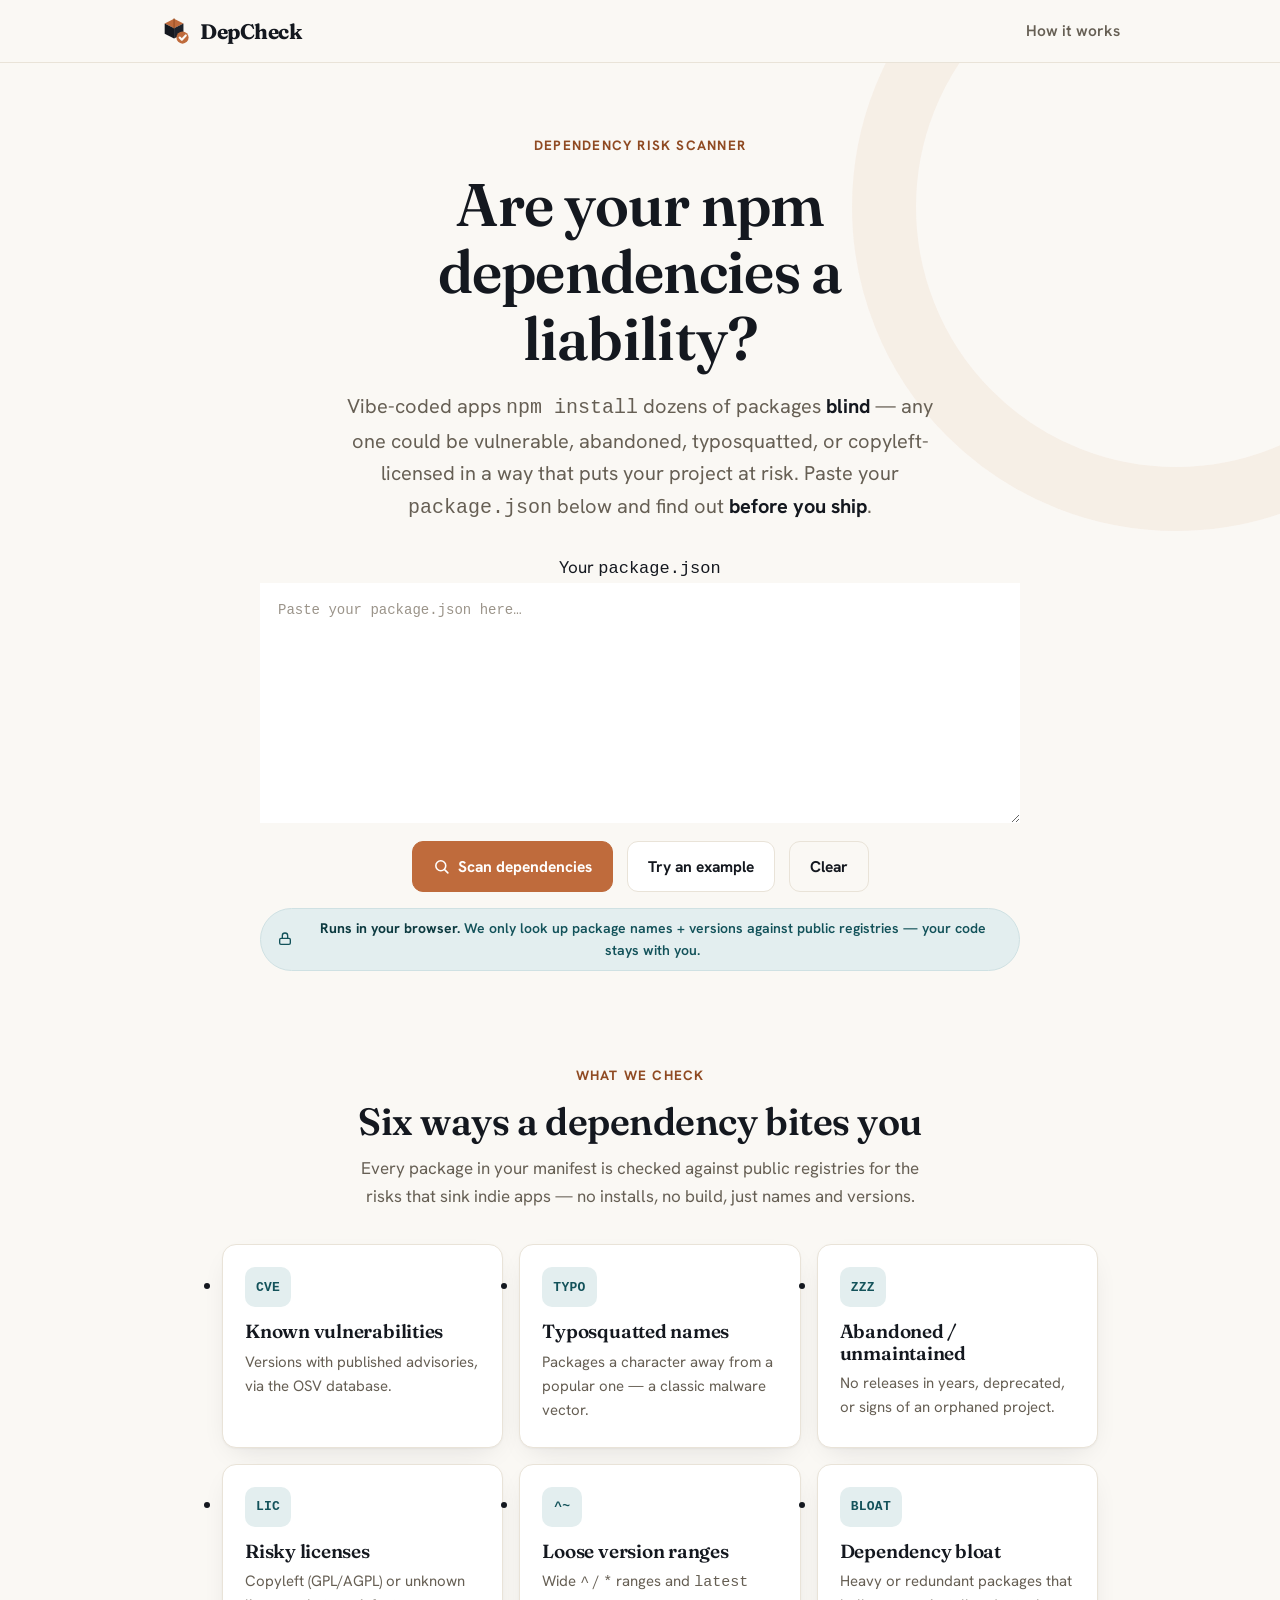
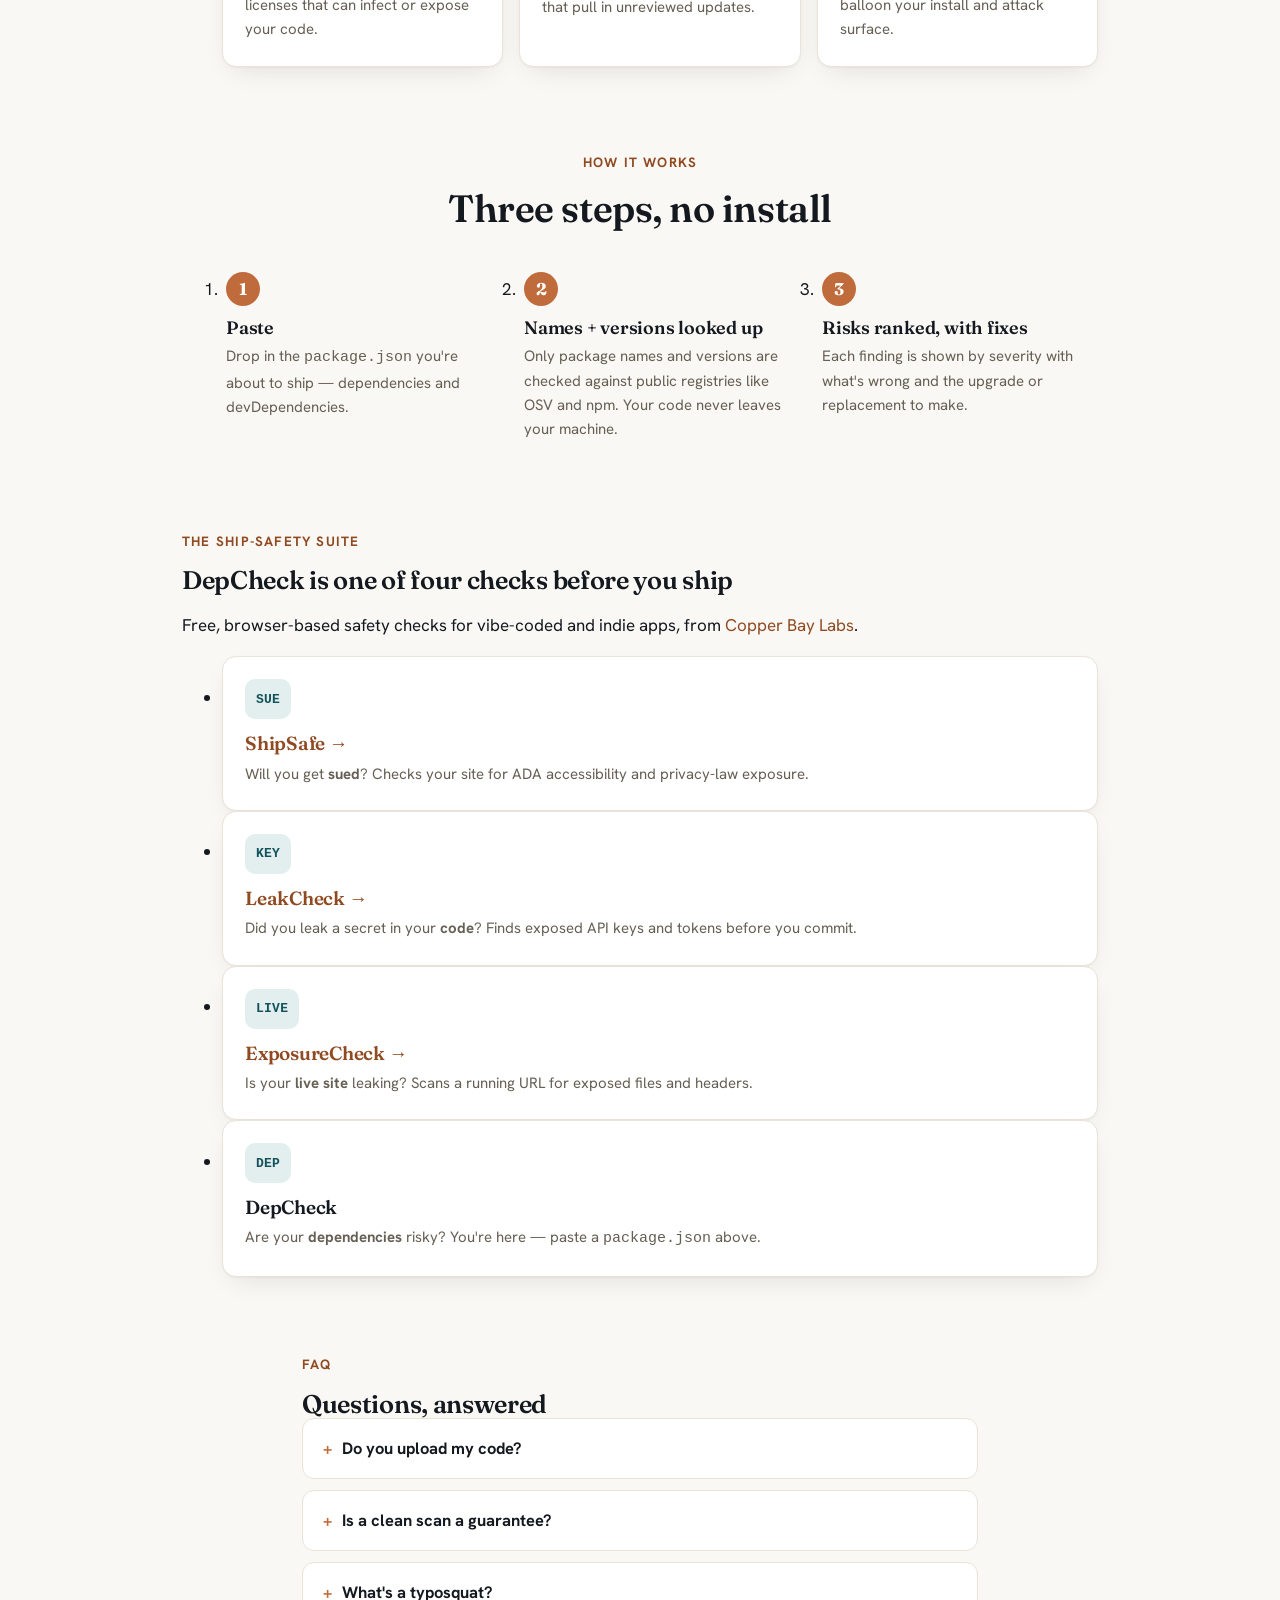
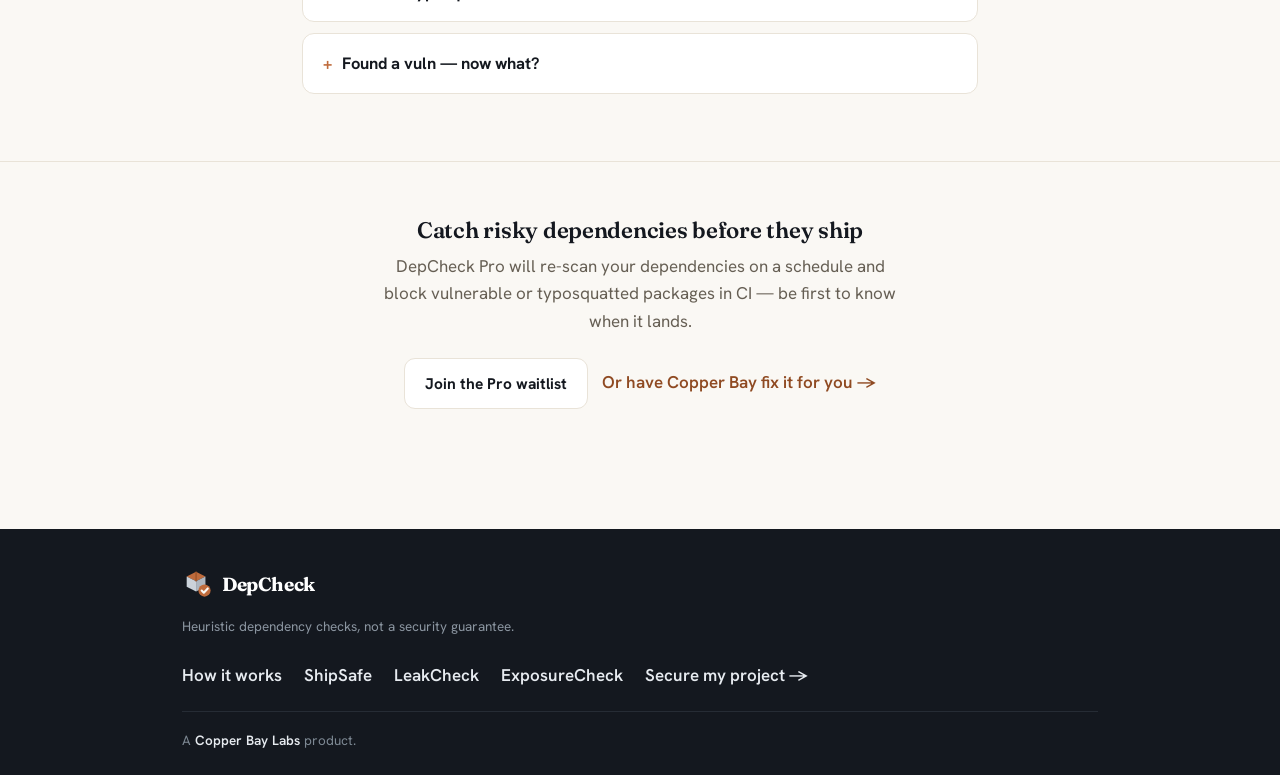
==== index.html @ fb6fa4e1 "Point canonical URLs, sitemap, and cross-links to labs.copperbaytech.com Co-Authored-By: Claude Opus" ====
<!doctype html>
<html lang="en">
<head>
<meta charset="utf-8">
<meta name="viewport" content="width=device-width, initial-scale=1">
<title>DepCheck — find risky npm dependencies before you ship</title>
<meta name="description" content="Paste your package.json and instantly see which npm dependencies are vulnerable, abandoned, typosquatted, or copyleft-licensed, flagged by severity. Your code stays in your browser. Free, no signup.">
<link rel="canonical" href="https://labs.copperbaytech.com/depcheck/">
<meta property="og:type" content="website">
<meta property="og:site_name" content="DepCheck">
<meta property="og:title" content="DepCheck — find risky npm dependencies">
<meta property="og:description" content="Paste package.json and see vulnerable, abandoned, typosquatted, or risky-license dependencies flagged by severity. Only names + versions are looked up — your code stays with you.">
<meta property="og:url" content="https://labs.copperbaytech.com/depcheck/">
<meta property="og:image" content="https://labs.copperbaytech.com/depcheck/og-image.png">
<meta property="og:image:width" content="1200">
<meta property="og:image:height" content="630">
<meta name="twitter:card" content="summary_large_image">
<meta name="theme-color" content="#faf8f4">
<link rel="icon" href="favicon.svg" type="image/svg+xml">
<link rel="apple-touch-icon" href="apple-touch-icon.png">
<link rel="preconnect" href="https://fonts.googleapis.com">
<link rel="preconnect" href="https://fonts.gstatic.com" crossorigin>
<link href="https://fonts.googleapis.com/css2?family=Fraunces:opsz,wght@9..144,500;9..144,600;9..144,700&family=Hanken+Grotesk:wght@400;500;600;700&display=swap" rel="stylesheet">
<script type="application/ld+json">
{"@context":"https://schema.org","@type":"WebApplication","name":"DepCheck","applicationCategory":"DeveloperApplication","operatingSystem":"Web","offers":{"@type":"Offer","price":"0","priceCurrency":"USD"},"description":"Free dependency risk scanner that flags vulnerable, abandoned, typosquatted, and risky-license npm packages from your package.json. Only package names and versions are looked up against public registries.","publisher":{"@type":"Organization","name":"Copper Bay Labs","url":"https://copperbaytech.com"}}
</script>
<link rel="stylesheet" href="styles.css?v=1">
</head>
<body>
<a class="skip" href="#main">Skip to main content</a>

<header class="masthead" role="banner">
  <div class="wrap hdr-bar">
    <a class="brand" href="./" aria-label="DepCheck — go to homepage">
      <svg class="mark" viewBox="0 0 64 64" aria-hidden="true">
        <path d="M30 6 50 16 30 26 10 16 Z" fill="#bf6b3c"/>
        <path d="M10 16 30 26 30 48 10 38 Z" fill="#14181f"/>
        <path d="M50 16 30 26 30 48 50 38 Z" fill="#1d222b"/>
        <path d="M30 6 30 26" stroke="#8f4a22" stroke-width="2" stroke-linecap="round"/>
        <circle cx="48" cy="46" r="13" fill="#bf6b3c"/>
        <path d="M42 46 46.5 50.5 55 41.5" fill="none" stroke="#faf8f4" stroke-width="4.5" stroke-linecap="round" stroke-linejoin="round"/>
      </svg>
      <span class="wordmark">DepCheck</span>
    </a>
    <nav class="nav" aria-label="Primary navigation">
      <a href="about.html">How it works</a>
    </nav>
  </div>
</header>

<main id="main">

  <section class="hero">
    <div class="wrap">
      <p class="eyebrow">Dependency risk scanner</p>
      <h1>Are your npm dependencies a liability?</h1>
      <p class="lede">Vibe-coded apps <code>npm install</code> dozens of packages <strong>blind</strong> — any one could be vulnerable, abandoned, typosquatted, or copyleft-licensed in a way that puts your project at risk. Paste your <code>package.json</code> below and find out <strong>before you ship</strong>.</p>

      <form id="scan-form" class="scanner" novalidate>
        <label class="code-label" for="manifest">Your <code>package.json</code></label>
        <textarea id="manifest" name="manifest" class="code-input" spellcheck="false" autocomplete="off" autocapitalize="off" autocorrect="off" wrap="off" placeholder="Paste your package.json here&hellip;" aria-describedby="trust-line"></textarea>

        <div class="scan-actions">
          <button type="submit" id="scan-btn" class="btn primary">
            <svg viewBox="0 0 24 24" fill="none" stroke="currentColor" stroke-width="2.2" stroke-linecap="round" stroke-linejoin="round" aria-hidden="true"><circle cx="11" cy="11" r="7"/><path d="m21 21-4.3-4.3"/></svg>
            Scan dependencies
          </button>
          <button type="button" id="example-btn" class="btn">Try an example</button>
          <button type="button" id="clear-btn" class="btn ghost">Clear</button>
        </div>

        <p class="trust-badge" id="trust-line">
          <svg viewBox="0 0 24 24" fill="none" stroke="currentColor" stroke-width="2" stroke-linecap="round" stroke-linejoin="round" aria-hidden="true"><rect x="4" y="11" width="16" height="9" rx="2"/><path d="M8 11V7a4 4 0 0 1 8 0v4"/></svg>
          <span><strong>Runs in your browser.</strong> We only look up package names + versions against public registries — your code stays with you.</span>
        </p>
      </form>
    </div>
  </section>

  <div id="scan-status" class="sr-only" role="status" aria-live="polite"></div>

  <section id="results" class="results" hidden tabindex="-1" aria-label="Scan results">
    <!-- app.js fills this and injects the "Copy report" #copy-btn into the results head -->
  </section>

  <section class="detect">
    <div class="wrap">
      <p class="eyebrow">What we check</p>
      <h2 class="detect-title">Six ways a dependency bites you</h2>
      <p class="detect-sub">Every package in your manifest is checked against public registries for the risks that sink indie apps — no installs, no build, just names and versions.</p>
      <ul class="detect-grid">
        <li class="feature"><span class="feat-icon" aria-hidden="true">CVE</span><div><h3>Known vulnerabilities</h3><p>Versions with published advisories, via the OSV database.</p></div></li>
        <li class="feature"><span class="feat-icon" aria-hidden="true">typo</span><div><h3>Typosquatted names</h3><p>Packages a character away from a popular one — a classic malware vector.</p></div></li>
        <li class="feature"><span class="feat-icon" aria-hidden="true">zzz</span><div><h3>Abandoned / unmaintained</h3><p>No releases in years, deprecated, or signs of an orphaned project.</p></div></li>
        <li class="feature"><span class="feat-icon" aria-hidden="true">lic</span><div><h3>Risky licenses</h3><p>Copyleft (GPL/AGPL) or unknown licenses that can infect or expose your code.</p></div></li>
        <li class="feature"><span class="feat-icon" aria-hidden="true">^~</span><div><h3>Loose version ranges</h3><p>Wide <code>^</code> / <code>*</code> ranges and <code>latest</code> that pull in unreviewed updates.</p></div></li>
        <li class="feature"><span class="feat-icon" aria-hidden="true">bloat</span><div><h3>Dependency bloat</h3><p>Heavy or redundant packages that balloon your install and attack surface.</p></div></li>
      </ul>
    </div>
  </section>

  <section class="steps">
    <div class="wrap">
      <p class="eyebrow">How it works</p>
      <h2 class="steps-title">Three steps, no install</h2>
      <ol class="step-grid">
        <li class="step">
          <span class="step-num" aria-hidden="true">1</span>
          <h3>Paste</h3>
          <p>Drop in the <code>package.json</code> you're about to ship — dependencies and devDependencies.</p>
        </li>
        <li class="step">
          <span class="step-num" aria-hidden="true">2</span>
          <h3>Names + versions looked up</h3>
          <p>Only package names and versions are checked against public registries like OSV and npm. Your code never leaves your machine.</p>
        </li>
        <li class="step">
          <span class="step-num" aria-hidden="true">3</span>
          <h3>Risks ranked, with fixes</h3>
          <p>Each finding is shown by severity with what's wrong and the upgrade or replacement to make.</p>
        </li>
      </ol>
    </div>
  </section>

  <section class="suite">
    <div class="wrap">
      <p class="eyebrow">The ship-safety suite</p>
      <h2 class="suite-title">DepCheck is one of four checks before you ship</h2>
      <p class="suite-sub">Free, browser-based safety checks for vibe-coded and indie apps, from <a href="https://copperbaytech.com" target="_blank" rel="noopener noreferrer">Copper Bay Labs</a>.</p>
      <ul class="suite-grid">
        <li class="feature">
          <span class="feat-icon" aria-hidden="true">sue</span>
          <div>
            <h3><a href="https://labs.copperbaytech.com/shipsafe/" target="_blank" rel="noopener noreferrer">ShipSafe &rarr;</a></h3>
            <p>Will you get <strong>sued</strong>? Checks your site for ADA accessibility and privacy-law exposure.</p>
          </div>
        </li>
        <li class="feature">
          <span class="feat-icon" aria-hidden="true">key</span>
          <div>
            <h3><a href="https://labs.copperbaytech.com/leakcheck/" target="_blank" rel="noopener noreferrer">LeakCheck &rarr;</a></h3>
            <p>Did you leak a secret in your <strong>code</strong>? Finds exposed API keys and tokens before you commit.</p>
          </div>
        </li>
        <li class="feature">
          <span class="feat-icon" aria-hidden="true">live</span>
          <div>
            <h3><a href="https://labs.copperbaytech.com/exposurecheck/" target="_blank" rel="noopener noreferrer">ExposureCheck &rarr;</a></h3>
            <p>Is your <strong>live site</strong> leaking? Scans a running URL for exposed files and headers.</p>
          </div>
        </li>
        <li class="feature">
          <span class="feat-icon" aria-hidden="true">dep</span>
          <div>
            <h3>DepCheck</h3>
            <p>Are your <strong>dependencies</strong> risky? You're here — paste a <code>package.json</code> above.</p>
          </div>
        </li>
      </ul>
    </div>
  </section>

  <section class="faq">
    <div class="wrap narrow">
      <p class="eyebrow">FAQ</p>
      <h2 class="faq-title">Questions, answered</h2>

      <details>
        <summary>Do you upload my code?</summary>
        <p>No. DepCheck reads your <code>package.json</code> <strong>in your browser</strong> and the source code of your app never leaves this tab. The only thing that goes out is the list of <strong>package names and versions</strong>, which are looked up against public registries (OSV for vulnerabilities, npm for metadata) — exactly the same public data anyone can query. There's no signup and no database of your project.</p>
      </details>

      <details>
        <summary>Is a clean scan a guarantee?</summary>
        <p>No. A clean result means we found no <em>known</em> issues for the versions you pasted — it can't catch a vulnerability that hasn't been disclosed yet, a malicious package that isn't flagged, or risk introduced by your lockfile's transitive dependencies. Treat DepCheck as a fast first line of defense, and pair it with <code>npm audit</code>, a lockfile review, and good update hygiene.</p>
      </details>

      <details>
        <summary>What's a typosquat?</summary>
        <p>A <strong>typosquat</strong> is a malicious package published under a name that's a character or two away from a popular one — <code>cross-env</code> vs <code>crossenv</code>, or <code>lodash</code> vs <code>lodahs</code>. The goal is that a tired developer fat-fingers the install and pulls in code that steals secrets or runs a payload. DepCheck flags dependency names that look suspiciously close to well-known packages so you can double-check before you trust them.</p>
      </details>

      <details>
        <summary>Found a vuln — now what?</summary>
        <p><strong>Upgrade to the fixed version.</strong> Most advisories list a patched release — bump the dependency to it (or run <code>npm audit fix</code>) and re-test. If the package is abandoned, unmaintained, or has no fix available, <strong>replace it</strong> with a maintained alternative, or remove it if you're not really using it. For a transitive dependency you don't control directly, upgrade the parent package or use an <code>overrides</code> entry to force the safe version.</p>
      </details>
    </div>
  </section>

</main>

<section class="upsell" aria-labelledby="upsell-h" style="border-top:1px solid var(--line,#e7e1d8);padding:3.5rem 0;text-align:center">
  <div class="wrap">
    <h2 id="upsell-h" style="margin:0 0 .6rem;font-size:1.4rem">Catch risky dependencies before they ship</h2>
    <p style="max-width:52ch;margin:0 auto 1.4rem;color:var(--muted,#6b6359)">DepCheck Pro will re-scan your dependencies on a schedule and block vulnerable or typosquatted packages in CI — be first to know when it lands.</p>
    <div style="display:flex;gap:.85rem;justify-content:center;flex-wrap:wrap;align-items:center">
      <a class="btn" href="mailto:contact@copperbaytech.com?subject=DepCheck%20Pro%20waitlist&amp;body=I%27d%20use%20scheduled%20dependency%20re-scans%20and%20a%20CI%20gate.%20Notify%20me%20at%20launch.">Join the Pro waitlist</a>
      <a href="https://copperbaytech.com" target="_blank" rel="noopener noreferrer" style="font-weight:600">Or have Copper Bay fix it for you <span aria-hidden="true">&rarr;</span></a>
    </div>
  </div>
</section>

<footer class="footer" role="contentinfo">
  <div class="wrap foot">
    <div>
      <a class="brand small" href="./" aria-label="DepCheck — homepage">
        <svg class="mark" viewBox="0 0 64 64" aria-hidden="true">
          <path d="M30 6 50 16 30 26 10 16 Z" fill="#bf6b3c"/>
          <path d="M10 16 30 26 30 48 10 38 Z" fill="#cbd2da"/>
          <path d="M50 16 30 26 30 48 50 38 Z" fill="#aeb6c0"/>
          <path d="M30 6 30 26" stroke="#8f4a22" stroke-width="2" stroke-linecap="round"/>
          <circle cx="48" cy="46" r="13" fill="#bf6b3c"/>
          <path d="M42 46 46.5 50.5 55 41.5" fill="none" stroke="#faf8f4" stroke-width="4.5" stroke-linecap="round" stroke-linejoin="round"/>
        </svg>
        <span class="wordmark">DepCheck</span>
      </a>
      <p class="fine">Heuristic dependency checks, not a security guarantee.</p>
    </div>
    <nav class="foot-nav" aria-label="Footer navigation">
      <a href="about.html">How it works</a>
      <a href="https://labs.copperbaytech.com/shipsafe/" target="_blank" rel="noopener noreferrer">ShipSafe</a>
      <a href="https://labs.copperbaytech.com/leakcheck/" target="_blank" rel="noopener noreferrer">LeakCheck</a>
      <a href="https://labs.copperbaytech.com/exposurecheck/" target="_blank" rel="noopener noreferrer">ExposureCheck</a>
      <a href="https://copperbaytech.com" target="_blank" rel="noopener noreferrer">Secure my project &rarr;</a>
    </nav>
  </div>
  <div class="wrap">
    <p class="madeby">A <a href="https://copperbaytech.com" target="_blank" rel="noopener noreferrer">Copper Bay Labs</a> product.</p>
  </div>
</footer>

<script src="app.js?v=1"></script>
</body>
</html>
---- styles.css ----
/* ==========================================================================
   DepCheck — A Copper Bay Labs product
   Standalone stylesheet (no @import). Forked from the LeakCheck build for
   cohesion across the Copper Bay Labs security suite. Design system: Copper
   Bay Labs (Fraunces + Hanken Grotesk; copper #bf6b3c primary action,
   bay/teal #13525a accent, paper bg, severity critical/high/medium/low).
   Fonts loaded via Google Fonts <link> in <head>.

   DepCheck scans a dependency manifest (package.json / requirements.txt /
   etc.) and flags vulnerable, abandoned, malicious, or risky packages by
   severity. The results component contract (.summary-bar, .sev-count,
   .finding, .sev-critical/.sev-high/.sev-medium/.sev-low, .sev-badge, .fix,
   .empty-state, .detect-grid) is shared verbatim with LeakCheck so the
   engine output renders identically.
   ========================================================================== */

:root{
  --ink:#14181f; --paper:#faf8f4; --surface:#fff; --line:#e9e3d8; --line-2:#f0ebe2;
  --muted:#665f54; --muted-2:#8a8276;
  --copper:#bf6b3c; --copper-deep:#8f4a22; --copper-tint:#f6ebe2;
  --bay:#13525a; --bay-deep:#0d3a40; --bay-tint:#e3eeef;
  --pass:#2f7d52; --pass-bg:#e8f3ec; --warn:#a9711a; --warn-bg:#f9f0dd; --fail:#bb392b; --fail-bg:#f9e7e4;
  --high:#d2691e; --high-bg:#f7e9dc;
  --shadow:0 1px 2px rgba(20,24,31,.04), 0 10px 30px -12px rgba(20,24,31,.14);
  --shadow-lift:0 2px 6px rgba(20,24,31,.06), 0 16px 40px -16px rgba(20,24,31,.18);
  --r:14px;
  --mono:ui-monospace,"SF Mono",SFMono-Regular,"Cascadia Code","JetBrains Mono",Menlo,Consolas,"Liberation Mono",monospace;
  --transition-fast:.15s ease;
  --transition-med:.22s ease;
}
*{box-sizing:border-box}
html{scroll-behavior:smooth}
@media (prefers-reduced-motion:reduce){html{scroll-behavior:auto} *{animation-duration:.001ms!important;transition-duration:.001ms!important}}
body{margin:0;background:var(--paper);color:var(--ink);font:17px/1.62 "Hanken Grotesk",ui-sans-serif,system-ui,-apple-system,"Segoe UI",Roboto,sans-serif;-webkit-font-smoothing:antialiased;overflow-x:clip}
.wrap{max-width:960px;margin:0 auto;padding:0 22px}
.wrap.narrow{max-width:720px}
h1,h2,h3{font-family:"Fraunces",Georgia,serif;font-weight:600;line-height:1.12;letter-spacing:-.012em;margin:0}
a{color:var(--copper-deep);text-decoration:none}
a:hover{text-decoration:underline;text-underline-offset:3px}
em{font-style:italic;color:var(--copper-deep)}
strong{font-weight:700}
:focus-visible{outline:3px solid var(--bay);outline-offset:2px;border-radius:4px}
.sr-only{position:absolute;width:1px;height:1px;padding:0;margin:-1px;overflow:hidden;clip:rect(0 0 0 0);white-space:nowrap;border:0}
.skip{position:absolute;left:-999px;top:8px;background:var(--ink);color:#fff;padding:10px 16px;border-radius:8px;z-index:50;font-weight:600;letter-spacing:.01em}
.skip:focus{left:12px}

/* masthead */
.masthead{background:var(--paper);border-bottom:1px solid var(--line);position:relative;z-index:30}
.hdr-bar,.masthead .bar{display:flex;align-items:center;justify-content:space-between;gap:14px;min-height:62px;padding:9px 0}
.brand{display:inline-flex;align-items:center;gap:10px;color:var(--ink)}
.brand:hover{text-decoration:none}
.mark{width:30px;height:30px;flex:0 0 auto}
.wordmark{font-family:"Fraunces",serif;font-weight:700;font-size:21px;letter-spacing:-.02em}
.nav{display:flex;gap:24px}
.nav a{color:var(--muted);font-weight:600;font-size:15.5px;transition:color var(--transition-fast)}
.nav a:hover{color:var(--ink);text-decoration:none}

/* hero */
.hero{padding:72px 0 40px;position:relative;overflow:hidden;text-align:center}
.hero::before{content:"";position:absolute;width:520px;height:520px;border:64px solid var(--copper-tint);border-radius:50%;right:-220px;top:-180px;z-index:0;opacity:.7;pointer-events:none}
.hero .wrap{position:relative;z-index:1}
.eyebrow{color:var(--copper-deep);font-weight:700;font-size:13.5px;letter-spacing:.09em;text-transform:uppercase;margin:0 0 14px}
.hero h1{font-size:clamp(34px,6vw,60px);max-width:15ch;margin:0 auto 18px}
.lede{max-width:600px;margin:0 auto 30px;color:var(--muted);font-size:clamp(17px,2.3vw,20px)}
.lede strong{color:var(--ink)}

/* primary button */
.btn{padding:12px 20px;font:inherit;font-size:15.5px;font-weight:700;border-radius:11px;cursor:pointer;border:1.5px solid var(--line);background:var(--surface);color:var(--ink);display:inline-flex;align-items:center;justify-content:center;gap:8px;transition:border-color var(--transition-fast),background var(--transition-fast),box-shadow var(--transition-fast),transform var(--transition-fast);text-decoration:none}
.btn:hover{border-color:var(--bay);text-decoration:none;background:var(--bay-tint)}
.btn:focus-visible{outline:3px solid var(--bay);outline-offset:2px}
.btn:active{transform:translateY(1px)}
.btn.primary{background:var(--copper);color:#fff;border-color:var(--copper)}
.btn.primary:hover{background:var(--copper-deep);border-color:var(--copper-deep);box-shadow:var(--shadow-lift)}
.btn.large{padding:14px 26px;font-size:16.5px;border-radius:12px}
.btn svg{width:17px;height:17px}
.btn[disabled],.btn:disabled{opacity:.55;cursor:not-allowed;transform:none}
.btn.ghost{background:transparent;border-color:var(--line)}
.btn-row{display:flex;gap:12px;flex-wrap:wrap;justify-content:center}

/* ==========================================================================
   DepCheck: manifest input
   A monospace <textarea> for pasting package.json / requirements.txt / etc.
   Mirrors LeakCheck's .scanner/.code-tool shell so the chrome is identical,
   with a DepCheck-specific .manifest-input alias for the textarea.
   ========================================================================== */
.scanner{position:relative;z-index:1;max-width:760px;margin:0 auto}
.code-tool{background:var(--surface);border:1.5px solid var(--line);border-radius:var(--r);box-shadow:var(--shadow);overflow:hidden;transition:border-color var(--transition-fast),box-shadow var(--transition-fast)}
.code-tool:focus-within{border-color:var(--bay);box-shadow:0 0 0 4px rgba(19,82,90,.12),var(--shadow-lift)}

/* toolbar row above the textarea — holds the manifest-type label + chips */
.code-toolbar{display:flex;align-items:center;gap:8px;flex-wrap:wrap;padding:10px 12px;background:var(--paper);border-bottom:1px solid var(--line)}
.code-toolbar .tb-label{font-size:12.5px;font-weight:700;letter-spacing:.07em;text-transform:uppercase;color:var(--muted-2);margin-right:auto}
.tb-btn{appearance:none;font:inherit;font-size:13.5px;font-weight:600;color:var(--muted);background:var(--surface);border:1.5px solid var(--line);border-radius:8px;padding:6px 12px;cursor:pointer;display:inline-flex;align-items:center;gap:6px;transition:border-color var(--transition-fast),color var(--transition-fast),background var(--transition-fast)}
.tb-btn:hover{border-color:var(--bay);color:var(--bay);background:var(--bay-tint)}
.tb-btn:focus-visible{outline:3px solid var(--bay);outline-offset:2px}
.tb-btn svg{width:15px;height:15px}
/* active ecosystem chip (e.g. npm / PyPI auto-detected) */
.tb-btn.is-active{border-color:var(--copper);color:var(--copper-deep);background:var(--copper-tint)}

/* the textarea itself — monospace manifest editor */
.code-input,.manifest-input{display:block;width:100%;min-height:240px;resize:vertical;border:0;outline:none;background:var(--surface);color:var(--ink);
  font-family:var(--mono);font-size:14px;line-height:1.6;letter-spacing:0;padding:16px 18px;tab-size:2}
.code-input::placeholder,.manifest-input::placeholder{color:var(--muted-2);opacity:.85}
.code-input:focus,.manifest-input:focus{outline:none}
/* detected-ecosystem ribbon shown under the toolbar label */
.manifest-meta{display:flex;align-items:center;gap:8px;flex-wrap:wrap;font-size:13px;color:var(--muted);font-family:var(--mono)}
.manifest-meta .eco-chip{display:inline-flex;align-items:center;gap:5px;font-weight:600;color:var(--bay);background:var(--bay-tint);border:1px solid #cfe1e3;border-radius:7px;padding:2px 9px;line-height:1.5}
.manifest-meta .count{color:var(--muted-2);font-variant-numeric:tabular-nums}

/* actions under the input */
.scan-actions{display:flex;align-items:center;gap:14px;flex-wrap:wrap;margin:18px 0 0;justify-content:center}

/* trust badge under the input — DepCheck does network lookups, so the copy
   differs in HTML; the chrome here is identical to LeakCheck. */
.trust-badge{display:inline-flex;align-items:center;gap:9px;margin:16px auto 0;padding:8px 16px;background:var(--bay-tint);border:1px solid #cfe1e3;border-radius:999px;color:var(--bay);font-size:14px;font-weight:600;max-width:max-content}
.trust-badge svg{width:16px;height:16px;flex:0 0 auto;color:var(--bay)}
.trust-badge strong{color:var(--bay-deep)}
.scanner .trust-badge{display:flex}

/* ==========================================================================
   DepCheck: scan progress
   The dependency lookups hit advisory databases over the network, so unlike
   LeakCheck the scan is async. This indicator shows lookup progress.
   ========================================================================== */
.scan-progress{display:flex;flex-direction:column;gap:10px;background:var(--surface);border:1px solid var(--line);border-radius:12px;padding:16px 18px;box-shadow:var(--shadow);margin:0 0 22px}
.scan-progress[hidden]{display:none}
.scan-progress .sp-head{display:flex;align-items:center;gap:10px;flex-wrap:wrap}
.scan-progress .sp-spinner{width:18px;height:18px;flex:0 0 auto;border-radius:50%;border:2.5px solid var(--bay-tint);border-top-color:var(--bay);animation:sp-spin .7s linear infinite}
@keyframes sp-spin{to{transform:rotate(360deg)}}
.scan-progress .sp-label{font-weight:700;font-size:15px;color:var(--ink)}
.scan-progress .sp-detail{margin-left:auto;font-family:var(--mono);font-size:13px;color:var(--muted);font-variant-numeric:tabular-nums;white-space:nowrap}
/* the bar itself */
.scan-progress .sp-track{position:relative;height:8px;border-radius:999px;background:var(--bay-tint);overflow:hidden}
.scan-progress .sp-fill{position:absolute;inset:0 auto 0 0;width:0%;border-radius:999px;background:linear-gradient(90deg,var(--bay),var(--copper));transition:width var(--transition-med)}
/* indeterminate variant — when total package count isn't yet known */
.scan-progress.indeterminate .sp-fill{width:35%;animation:sp-indet 1.1s ease-in-out infinite}
@keyframes sp-indet{0%{left:-35%}100%{left:100%}}
.scan-progress .sp-current{font-family:var(--mono);font-size:12.5px;color:var(--muted-2);word-break:break-all}
.scan-progress .sp-current .pkg{color:var(--bay-deep);font-weight:600}
/* reduced motion: drop the spin/sweep, keep a static cue */
@media (prefers-reduced-motion:reduce){
  .scan-progress .sp-spinner{animation:none;border-top-color:var(--bay)}
  .scan-progress.indeterminate .sp-fill{animation:none;width:100%;opacity:.5}
}

/* ==========================================================================
   DepCheck: results
   Shared component contract with LeakCheck (.results, .summary-bar,
   .sev-count, .finding, .sev-*, .sev-badge, .fix, .empty-state).
   ========================================================================== */
.results{padding:8px 0 8px;scroll-margin-top:20px}
.results[hidden]{display:none}
.results-head{display:flex;align-items:baseline;justify-content:space-between;gap:14px;flex-wrap:wrap;margin:0 0 16px}
.results-head h2{font-size:clamp(24px,3.4vw,32px)}
.results-head .meta{color:var(--muted);font-size:14.5px}

/* summary bar with severity count chips */
.summary-bar{display:flex;align-items:center;gap:10px 14px;flex-wrap:wrap;background:var(--surface);border:1px solid var(--line);border-radius:12px;padding:14px 16px;box-shadow:var(--shadow);margin:0 0 22px}
.summary-bar .summary-title{font-weight:700;margin-right:auto;font-size:15.5px}
.summary-headline{font-family:"Fraunces",serif;font-weight:600;font-size:17px;letter-spacing:-.01em;margin:0;margin-right:auto;color:var(--ink)}
.summary-counts{display:flex;align-items:center;gap:8px;flex-wrap:wrap}

/* grouped findings */
.finding-group{margin:0 0 22px}
.finding-group:last-child{margin-bottom:0}
.group-head{font-family:"Fraunces",serif;font-weight:600;font-size:15px;letter-spacing:.02em;text-transform:uppercase;color:var(--muted);margin:0 0 12px}
.finding-group .finding{margin-bottom:14px}
.finding-group .finding:last-child{margin-bottom:0}
.sev-count{display:inline-flex;align-items:center;gap:8px;font-size:14px;font-weight:700;border-radius:999px;padding:6px 13px;border:1.5px solid transparent;line-height:1}
.sev-count .n{font-variant-numeric:tabular-nums;font-size:15px}
.sev-count .dot{width:9px;height:9px;border-radius:50%;flex:0 0 auto}
.sev-count.crit{background:var(--fail-bg);color:#8f261b;border-color:#eccbc6}
.sev-count.crit .dot{background:var(--fail)}
.sev-count.high{background:var(--high-bg);color:#9a4d12;border-color:#e9cfb6}
.sev-count.high .dot{background:var(--high)}
.sev-count.med{background:var(--warn-bg);color:#855616;border-color:#ecd9b3}
.sev-count.med .dot{background:var(--warn)}
.sev-count.low{background:var(--pass-bg);color:#256142;border-color:#c8e3d2}
.sev-count.low .dot{background:var(--pass)}
.sev-count.zero{background:var(--paper);color:var(--muted-2);border-color:var(--line)}
.sev-count.zero .dot{background:var(--muted-2)}

/* findings list */
.findings{display:flex;flex-direction:column;gap:14px;margin:0;padding:0;list-style:none}

/* a single finding card — thick LEFT border colored by severity */
.finding{background:var(--surface);border:1px solid var(--line);border-left:5px solid var(--muted-2);border-radius:12px;padding:18px 20px;box-shadow:var(--shadow);transition:box-shadow var(--transition-fast),transform var(--transition-fast)}
.finding:hover{box-shadow:var(--shadow-lift)}
.finding.sev-critical{border-left-color:var(--fail)}
.finding.sev-high{border-left-color:var(--high)}
.finding.sev-medium{border-left-color:var(--warn)}
.finding.sev-low{border-left-color:var(--muted)}

.finding-head{display:flex;align-items:center;gap:12px;flex-wrap:wrap;margin:0 0 8px}
.finding-title{font-family:"Fraunces",serif;font-weight:600;font-size:19px;letter-spacing:-.01em;margin:0;color:var(--ink)}
.finding-desc{color:var(--muted);font-size:15px;margin:0 0 14px;max-width:70ch}
.finding-desc:last-child{margin-bottom:0}

/* severity badge pill */
.sev-badge{display:inline-flex;align-items:center;gap:6px;font-size:11.5px;font-weight:800;letter-spacing:.06em;text-transform:uppercase;border-radius:999px;padding:4px 11px;line-height:1;border:1.5px solid transparent;white-space:nowrap}
.sev-badge .dot{width:7px;height:7px;border-radius:50%}
.finding.sev-critical .sev-badge,.sev-badge.sev-critical{background:var(--fail-bg);color:#8f261b;border-color:#eccbc6}
.finding.sev-critical .sev-badge .dot,.sev-badge.sev-critical .dot{background:var(--fail)}
.finding.sev-high .sev-badge,.sev-badge.sev-high{background:var(--high-bg);color:#9a4d12;border-color:#e9cfb6}
.finding.sev-high .sev-badge .dot,.sev-badge.sev-high .dot{background:var(--high)}
.finding.sev-medium .sev-badge,.sev-badge.sev-medium{background:var(--warn-bg);color:#855616;border-color:#ecd9b3}
.finding.sev-medium .sev-badge .dot,.sev-badge.sev-medium .dot{background:var(--warn)}
.finding.sev-low .sev-badge,.sev-badge.sev-low{background:var(--pass-bg);color:#256142;border-color:#c8e3d2}
.finding.sev-low .sev-badge .dot,.sev-badge.sev-low .dot{background:var(--pass)}

/* ==========================================================================
   DepCheck: per-package finding layout
   Each finding concerns a named package@version. The package name is a
   monospace chip; the version sits beside it. Optional advisory id + CVSS.
   ========================================================================== */
.pkg-name{display:inline-flex;align-items:center;font-family:var(--mono);font-size:13.5px;font-weight:700;color:var(--copper-deep);background:var(--copper-tint);border:1px solid #e6d2c2;border-radius:7px;padding:3px 10px;line-height:1.35;white-space:nowrap;word-break:break-all}
.pkg-name::before{content:"\01F4E6";font-family:var(--mono);margin-right:6px;opacity:.7;font-size:12px}
.pkg-name.no-icon::before{content:none}
/* version pill that sits next to the package chip */
.pkg-version{display:inline-flex;align-items:center;gap:5px;font-family:var(--mono);font-size:12.5px;font-weight:600;color:var(--muted);background:var(--paper);border:1px solid var(--line);border-radius:7px;padding:3px 9px;line-height:1.35;white-space:nowrap}
.pkg-version::before{content:"v";color:var(--muted-2);font-weight:700}
.pkg-version.no-prefix::before{content:none}
/* "fixed in" target version, copper-tinted to read as the safe upgrade */
.pkg-version.fixed{color:var(--bay-deep);background:var(--bay-tint);border-color:#cfe1e3}
.pkg-version.fixed::before{content:"\2192 ";color:var(--bay);font-weight:700}
/* advisory / CVE id chip */
.advisory-id{display:inline-flex;align-items:center;font-family:var(--mono);font-size:12px;font-weight:600;color:var(--muted);background:var(--paper);border:1px solid var(--line);border-radius:7px;padding:3px 9px;line-height:1.35;white-space:nowrap}
.advisory-id a{color:inherit}
.advisory-id a:hover{color:var(--bay)}
/* CVSS / score chip — leans on severity color via parent .finding.sev-* */
.cvss-chip{display:inline-flex;align-items:center;gap:5px;font-family:var(--mono);font-size:12px;font-weight:700;border-radius:7px;padding:3px 9px;line-height:1.35;border:1.5px solid transparent;white-space:nowrap;background:var(--paper);color:var(--muted)}
.finding.sev-critical .cvss-chip{background:var(--fail-bg);color:#8f261b;border-color:#eccbc6}
.finding.sev-high .cvss-chip{background:var(--high-bg);color:#9a4d12;border-color:#e9cfb6}
.finding.sev-medium .cvss-chip{background:var(--warn-bg);color:#855616;border-color:#ecd9b3}
.finding.sev-low .cvss-chip{background:var(--pass-bg);color:#256142;border-color:#c8e3d2}
/* meta row beneath the title: package, version, advisory id, line */
.pkg-meta{display:flex;align-items:center;gap:8px;flex-wrap:wrap;margin:0 0 12px}
.pkg-meta:last-child{margin-bottom:0}

/* line-number chip (manifest line where the dependency is declared) */
.line-chip{display:inline-flex;align-items:center;gap:5px;font-family:var(--mono);font-size:12.5px;font-weight:600;color:var(--muted);background:var(--paper);border:1px solid var(--line);border-radius:7px;padding:3px 9px;line-height:1;white-space:nowrap}
.line-chip::before{content:"L";color:var(--muted-2);font-weight:700}
.line-chip.no-prefix::before{content:none}

/* fix block — copper-tinted, like LeakCheck/ShipSafe .check .fix */
.fix{background:var(--copper-tint);border-left:4px solid var(--copper);border-radius:0 10px 10px 0;padding:12px 16px;margin:14px 0 0;color:#5a3a22;font-size:14.5px;line-height:1.55}
.fix .fix-label{display:inline-flex;align-items:center;gap:6px;font-weight:800;font-size:11.5px;letter-spacing:.06em;text-transform:uppercase;color:var(--copper-deep);margin:0 0 5px}
.fix .fix-label svg{width:14px;height:14px}
.fix p{margin:0}
.fix p+p{margin-top:8px}
.fix code,.fix .mono{font-family:var(--mono);font-size:13px;background:rgba(143,74,34,.10);border-radius:5px;padding:1px 6px;color:var(--copper-deep)}
/* upgrade command line inside the fix block */
.fix .fix-cmd{display:block;font-family:var(--mono);font-size:13px;background:#fbf6f2;border:1px solid #e6d2c2;border-radius:8px;padding:9px 12px;margin:8px 0 0;color:#3a2a20;overflow-x:auto;white-space:pre;-webkit-overflow-scrolling:touch}

/* copy button + states */
.copy-button{appearance:none;font:inherit;font-size:12.5px;font-weight:700;color:var(--muted);background:var(--surface);border:1.5px solid var(--line);border-radius:8px;padding:5px 11px;cursor:pointer;display:inline-flex;align-items:center;gap:6px;transition:border-color var(--transition-fast),color var(--transition-fast),background var(--transition-fast)}
.copy-button:hover{border-color:var(--bay);color:var(--bay);background:var(--bay-tint)}
.copy-button:focus-visible{outline:3px solid var(--bay);outline-offset:2px}
.copy-button svg{width:14px;height:14px}
.copy-button.copied{border-color:var(--pass);color:var(--pass);background:var(--pass-bg)}
.copy-button .copied-text{display:none}
.copy-button.copied .copied-text{display:inline}
.copy-button.copied .default-text{display:none}

/* network-status note beneath the results head (which checks ran vs degraded) */
.results-note{color:var(--muted);font-size:14px;line-height:1.5;margin:0 0 16px;max-width:70ch}

/* empty state — centered, friendly, pass-colored */
.empty-state{text-align:center;background:var(--pass-bg);border:1px solid #c8e3d2;border-radius:var(--r);padding:42px 28px;box-shadow:var(--shadow)}
.empty-state .es-icon{width:56px;height:56px;margin:0 auto 16px;color:var(--pass);display:block}
.empty-state h3{font-size:24px;color:#1f5b3c;margin:0 0 8px}
.empty-state p{color:#2f6048;font-size:16px;max-width:46ch;margin:0 auto}
.empty-state .es-sub{color:#4a7a60;font-size:14px;margin-top:14px}

/* ==========================================================================
   DepCheck: "what we check" grid (reuse .feature / .detect-grid)
   ========================================================================== */
section.detect{padding:54px 0 18px;text-align:center}
.detect .section-head{text-align:center;max-width:620px;margin:0 auto 34px}
.detect .section-head h2{font-size:clamp(26px,4vw,38px);margin:0 0 12px}
.detect .section-head p{color:var(--muted)}
.detect-title{font-size:clamp(26px,4vw,38px);margin:0 0 12px}
.detect-sub{color:var(--muted);max-width:560px;margin:0 auto 34px}
.detect-grid{text-align:left}
.detect-grid{display:grid;grid-template-columns:repeat(auto-fit,minmax(240px,1fr));gap:16px}
.feature{background:var(--surface);border:1px solid var(--line);border-radius:var(--r);padding:22px 22px 24px;box-shadow:var(--shadow);transition:box-shadow var(--transition-fast),transform var(--transition-fast),border-color var(--transition-fast)}
.feature:hover{box-shadow:var(--shadow-lift);transform:translateY(-2px);border-color:var(--line-2)}
.feature .feat-icon{min-width:40px;height:40px;padding:0 11px;border-radius:10px;background:var(--bay-tint);color:var(--bay);display:inline-flex;align-items:center;justify-content:center;margin:0 0 14px;font-family:var(--mono);font-size:13px;font-weight:700;letter-spacing:.02em;text-transform:uppercase}
.feature .feat-icon svg{width:21px;height:21px}
.feature h3{font-size:19px;margin:0 0 7px}
.feature p{color:var(--muted);font-size:15px;margin:0}
.feature .feat-tag{display:inline-flex;align-items:center;gap:5px;margin-top:12px;font-family:var(--mono);font-size:12px;font-weight:600;color:var(--muted-2);background:var(--paper);border:1px solid var(--line);border-radius:6px;padding:3px 8px}

/* ==========================================================================
   how-it-works steps
   ========================================================================== */
section.steps{padding:50px 0 18px;text-align:center}
.steps .section-head{text-align:center;max-width:600px;margin:0 auto 34px}
.steps .section-head h2{font-size:clamp(26px,4vw,38px)}
.steps-title{font-size:clamp(26px,4vw,38px);margin:0 auto 34px;max-width:600px}
.step-grid{text-align:left}
.step-grid{display:grid;grid-template-columns:repeat(auto-fit,minmax(220px,1fr));gap:18px}
.step{position:relative;padding:8px 4px 0}
.step .step-num{width:34px;height:34px;border-radius:50%;background:var(--copper);color:#fff;font-family:"Fraunces",serif;font-weight:700;font-size:17px;display:inline-flex;align-items:center;justify-content:center;margin:0 0 12px}
.step h3{font-size:18px;margin:0 0 6px}
.step p{color:var(--muted);font-size:15px;margin:0}

/* ==========================================================================
   DepCheck: the suite cross-link band
   A band of cards cross-linking the Copper Bay Labs security suite —
   ShipSafe, LeakCheck, ExposureCheck — with the current product (DepCheck)
   marked via .is-current. Encourages discovery across the suite.
   ========================================================================== */
section.suite{padding:54px 0 14px}
.suite .section-head{text-align:center;max-width:600px;margin:0 auto 30px}
.suite .section-head h2{font-size:clamp(24px,3.6vw,34px);margin:0 0 10px}
.suite .section-head p{color:var(--muted)}
.suite-band{display:grid;grid-template-columns:repeat(auto-fit,minmax(220px,1fr));gap:16px}
.suite-card{position:relative;display:flex;flex-direction:column;gap:8px;background:var(--surface);border:1px solid var(--line);border-radius:var(--r);padding:20px 20px 22px;box-shadow:var(--shadow);color:var(--ink);transition:box-shadow var(--transition-fast),transform var(--transition-fast),border-color var(--transition-fast)}
a.suite-card:hover{text-decoration:none;box-shadow:var(--shadow-lift);transform:translateY(-2px);border-color:var(--copper)}
.suite-card .sc-head{display:flex;align-items:center;gap:10px}
.suite-card .sc-mark{width:28px;height:28px;flex:0 0 auto}
.suite-card .sc-name{font-family:"Fraunces",serif;font-weight:700;font-size:18px;letter-spacing:-.01em;color:var(--ink)}
.suite-card .sc-desc{color:var(--muted);font-size:14.5px;margin:0}
.suite-card .sc-go{margin-top:auto;padding-top:4px;font-weight:700;font-size:14px;color:var(--copper-deep);display:inline-flex;align-items:center;gap:6px}
a.suite-card:hover .sc-go{color:var(--copper)}
.suite-card .sc-go::after{content:"\2192";transition:transform var(--transition-fast)}
a.suite-card:hover .sc-go::after{transform:translateX(3px)}
/* the current product — non-link, marked, bay-accented */
.suite-card.is-current{border-color:var(--bay);background:var(--bay-tint);cursor:default}
.suite-card.is-current::after{content:"You're here";position:absolute;top:14px;right:14px;font-size:10.5px;font-weight:800;letter-spacing:.06em;text-transform:uppercase;color:var(--bay-deep);background:var(--surface);border:1.5px solid #cfe1e3;border-radius:999px;padding:3px 9px;line-height:1}
.suite-card.is-current .sc-name{color:var(--bay-deep)}
.suite-card.is-current .sc-desc{color:#2c5158}
.suite-card.is-current .sc-go{display:none}

/* content pages */
.doc{padding:46px 0 20px}
.doc h1{font-size:clamp(30px,5vw,44px);margin-bottom:8px}
.doc .lede{text-align:left;margin:0 0 26px}
.doc h2{font-size:24px;margin:34px 0 12px}
.doc p,.doc li{color:#2c2f36;max-width:68ch}
.callout{background:var(--bay-tint);border-left:4px solid var(--bay);border-radius:0 10px 10px 0;padding:14px 18px;margin:18px 0;color:#1c3c40}

/* faq */
.faq{padding:46px 0 56px}
.faq .section-head{text-align:center;max-width:600px;margin:0 auto 28px}
.faq .section-head h2{font-size:clamp(26px,4vw,38px)}
.faq details{background:var(--surface);border:1px solid var(--line);border-radius:12px;padding:16px 20px;margin-bottom:11px}
.faq summary{font-weight:700;cursor:pointer;font-size:16.5px;list-style:none}
.faq summary::-webkit-details-marker{display:none}
.faq summary::before{content:"+";color:var(--copper);font-weight:700;margin-right:10px}
.faq details[open] summary::before{content:"\2013"}
.faq details p{color:var(--muted);margin:12px 0 0}

/* footer */
.footer{background:var(--ink);color:#cbd2da;margin-top:64px;padding:40px 0 30px}
.foot{display:flex;justify-content:space-between;gap:24px;flex-wrap:wrap;align-items:flex-start}
.footer .brand{color:#fff} .footer .wordmark{color:#fff}
.footer .brand.small .wordmark{font-size:19px}
.fine{color:#8b95a0;font-size:13.5px;margin:8px 0 0}
.foot-nav{display:flex;gap:22px;flex-wrap:wrap}
.foot-legal{margin-top:12px}
.footer a{color:#e7ebf0;font-weight:600;transition:color var(--transition-fast)}
.footer a:hover{color:#fff}
.madeby{color:#7d8893;font-size:13.5px;margin:22px 0 0;border-top:1px solid #262c35;padding-top:18px}

/* ==========================================================================
   responsive
   ========================================================================== */
@media (max-width:600px){
  body{font-size:16px}
  .hero{padding:44px 0 28px}
  .hero h1{font-size:clamp(30px,8vw,40px)}
  .nav{gap:15px}
  .scanner,.code-tool{max-width:100%}
  .code-input,.manifest-input{min-height:200px;font-size:13.5px;padding:14px}
  .scan-actions{flex-direction:column;align-items:stretch}
  .scan-actions .btn,.btn-row .btn{width:100%}
  .btn-row{flex-direction:column}
  .code-toolbar{padding:9px 10px}
  .scan-progress{padding:14px 13px}
  .scan-progress .sp-detail{margin-left:0;width:100%}
  .summary-bar{padding:12px 13px}
  .summary-bar .summary-title{width:100%;margin-bottom:4px}
  .finding{padding:16px 16px}
  .pkg-meta{gap:6px}
  .results-head{margin-bottom:12px}
  .empty-state{padding:34px 20px}
  .suite-band{gap:12px}
  .suite-card.is-current::after{position:static;display:inline-block;margin-top:4px}
  .footer{margin-top:48px}
  .foot{flex-direction:column;gap:18px}
}

/* ==========================================================================
   forced colors / high contrast
   ========================================================================== */
@media (forced-colors:active){
  .finding,.feature,.summary-bar,.code-tool,.empty-state,.scan-progress,.suite-card{border:1px solid CanvasText}
  .finding{border-left-width:5px}
  .sev-badge,.sev-count,.line-chip,.trust-badge,.btn,.tb-btn,.copy-button,.pkg-name,.pkg-version,.advisory-id,.cvss-chip{border:1px solid CanvasText}
  .copy-button.copied{forced-color-adjust:none}
  .hero::before{display:none}
  .btn.primary{forced-color-adjust:none}
  .sev-count .dot,.sev-badge .dot{forced-color-adjust:none}
  .scan-progress .sp-fill{forced-color-adjust:none}
  .suite-card.is-current::after{border:1px solid CanvasText}
}
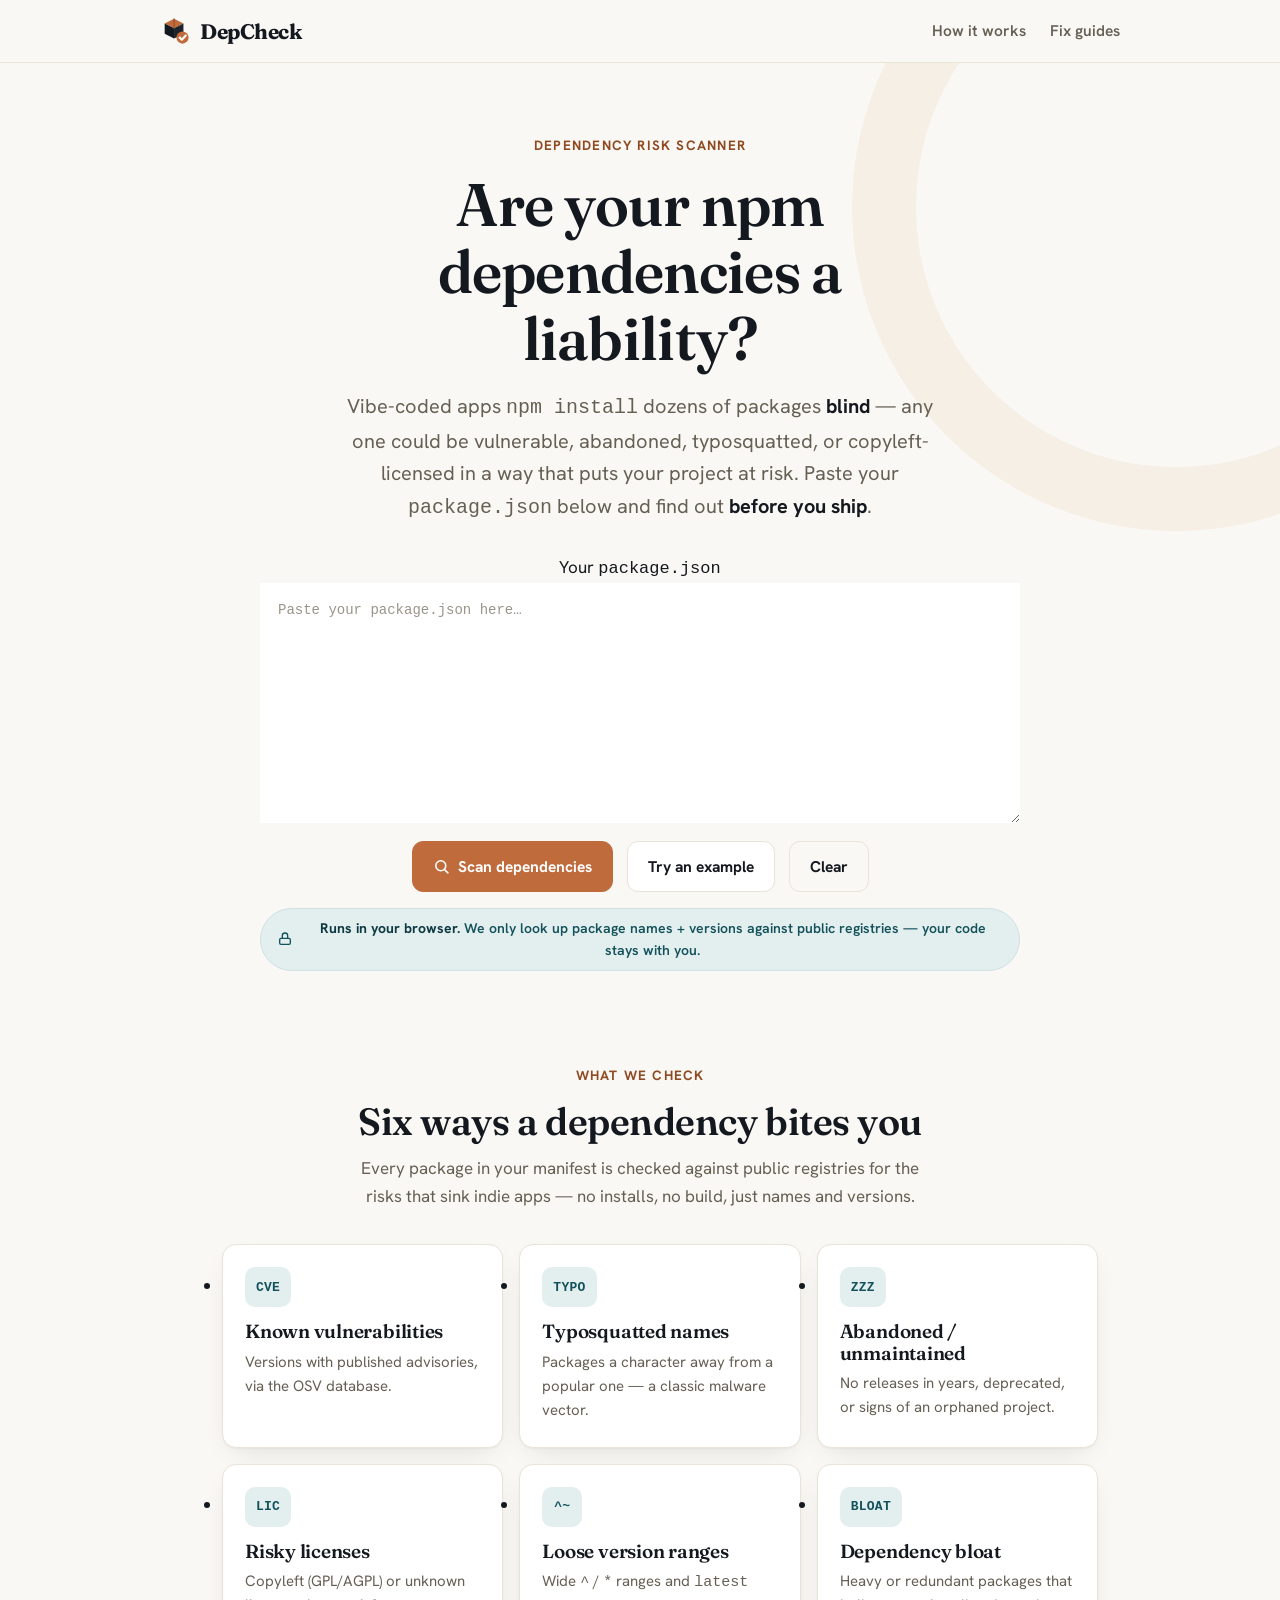
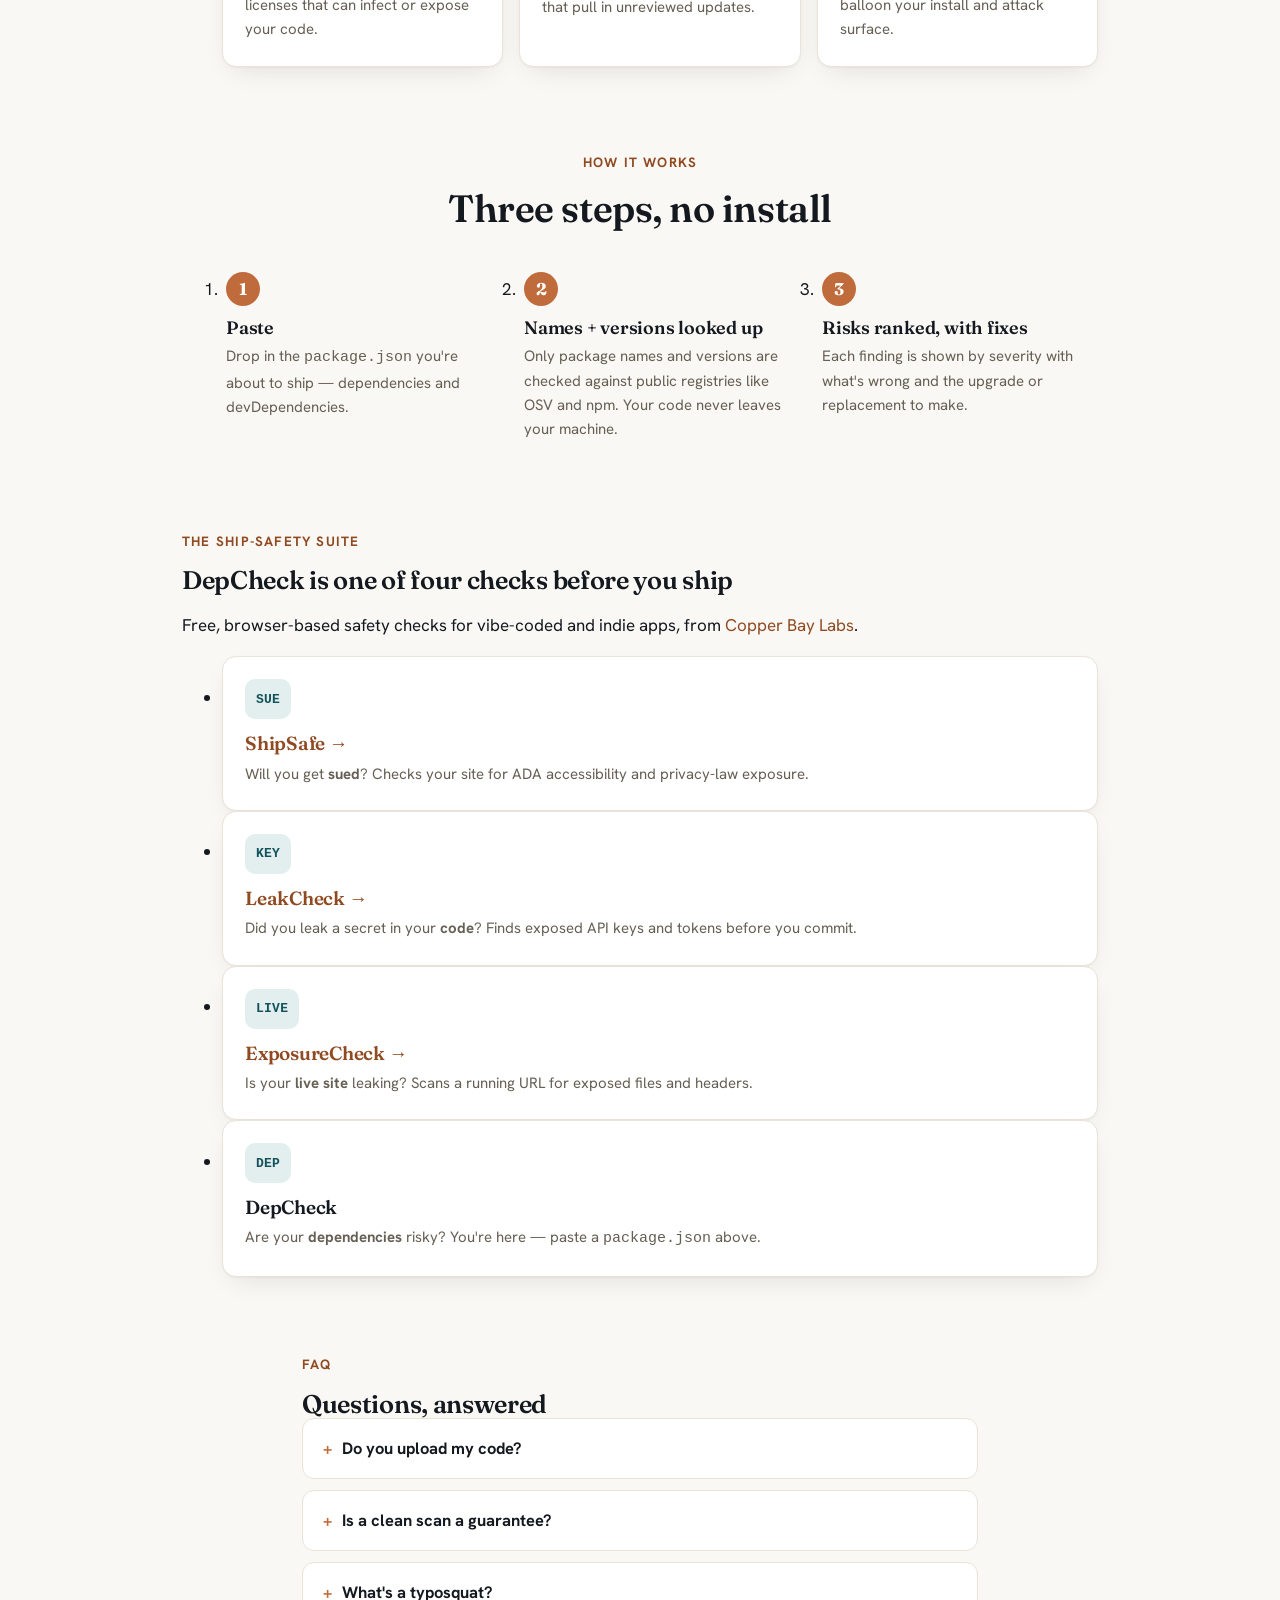
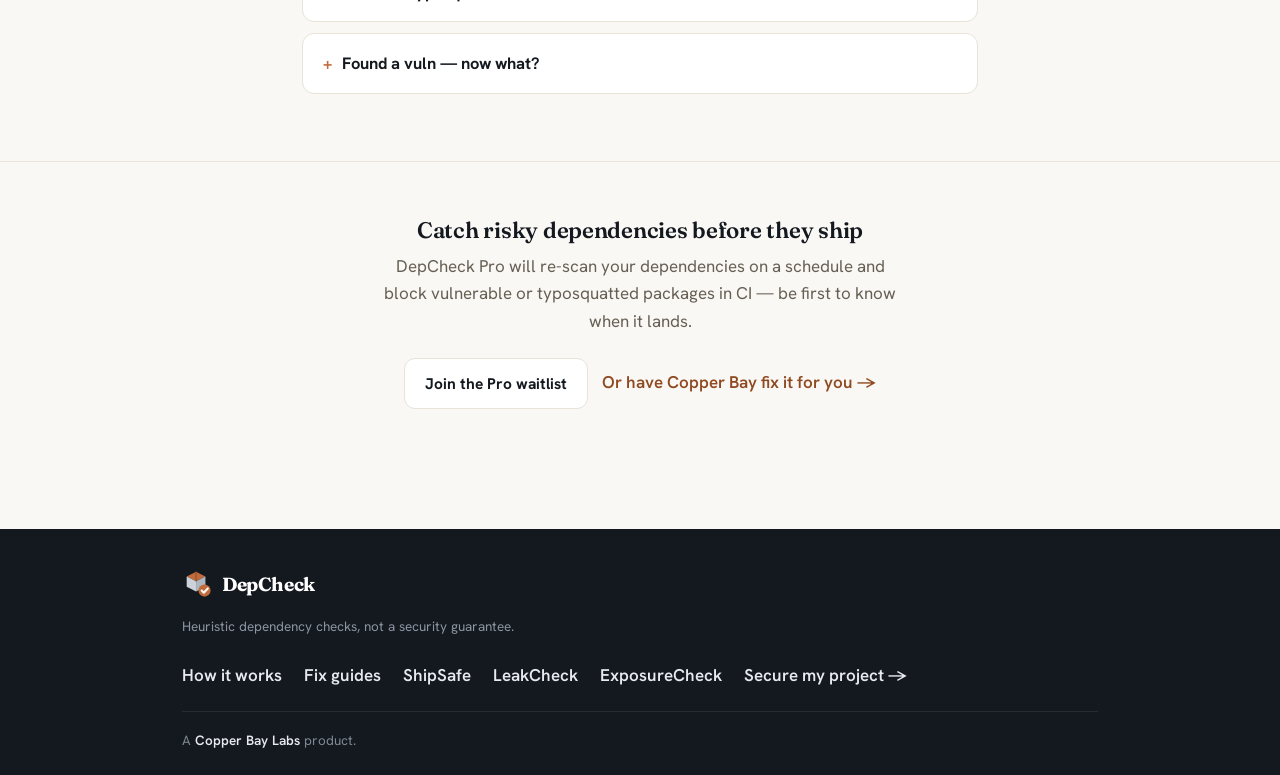
==== commit 0900df72: "seo: add fix-npm-audit-vulnerabilities remediation guide + nav/sitemap updates" ====
--- a/index.html
+++ b/index.html
@@ -44,6 +44,7 @@
     </a>
     <nav class="nav" aria-label="Primary navigation">
       <a href="about.html">How it works</a>
+      <a href="guides/fix-npm-audit-vulnerabilities.html">Fix guides</a>
     </nav>
   </div>
 </header>
@@ -183,7 +184,7 @@
 
       <details>
         <summary>Found a vuln — now what?</summary>
-        <p><strong>Upgrade to the fixed version.</strong> Most advisories list a patched release — bump the dependency to it (or run <code>npm audit fix</code>) and re-test. If the package is abandoned, unmaintained, or has no fix available, <strong>replace it</strong> with a maintained alternative, or remove it if you're not really using it. For a transitive dependency you don't control directly, upgrade the parent package or use an <code>overrides</code> entry to force the safe version.</p>
+        <p><strong>Upgrade to the fixed version.</strong> Most advisories list a patched release — bump the dependency to it (or run <code>npm audit fix</code>) and re-test. If the package is abandoned, unmaintained, or has no fix available, <strong>replace it</strong> with a maintained alternative, or remove it if you're not really using it. For a transitive dependency you don't control directly, upgrade the parent package or use an <code>overrides</code> entry to force the safe version. See our full <a href="guides/fix-npm-audit-vulnerabilities.html">npm audit remediation guide</a> for step-by-step instructions.</p>
       </details>
     </div>
   </section>
@@ -219,6 +220,7 @@
     </div>
     <nav class="foot-nav" aria-label="Footer navigation">
       <a href="about.html">How it works</a>
+      <a href="guides/fix-npm-audit-vulnerabilities.html">Fix guides</a>
       <a href="https://labs.copperbaytech.com/shipsafe/" target="_blank" rel="noopener noreferrer">ShipSafe</a>
       <a href="https://labs.copperbaytech.com/leakcheck/" target="_blank" rel="noopener noreferrer">LeakCheck</a>
       <a href="https://labs.copperbaytech.com/exposurecheck/" target="_blank" rel="noopener noreferrer">ExposureCheck</a>
@@ -232,4 +234,4 @@
 
 <script src="app.js?v=1"></script>
 </body>
-</html>
+</html>
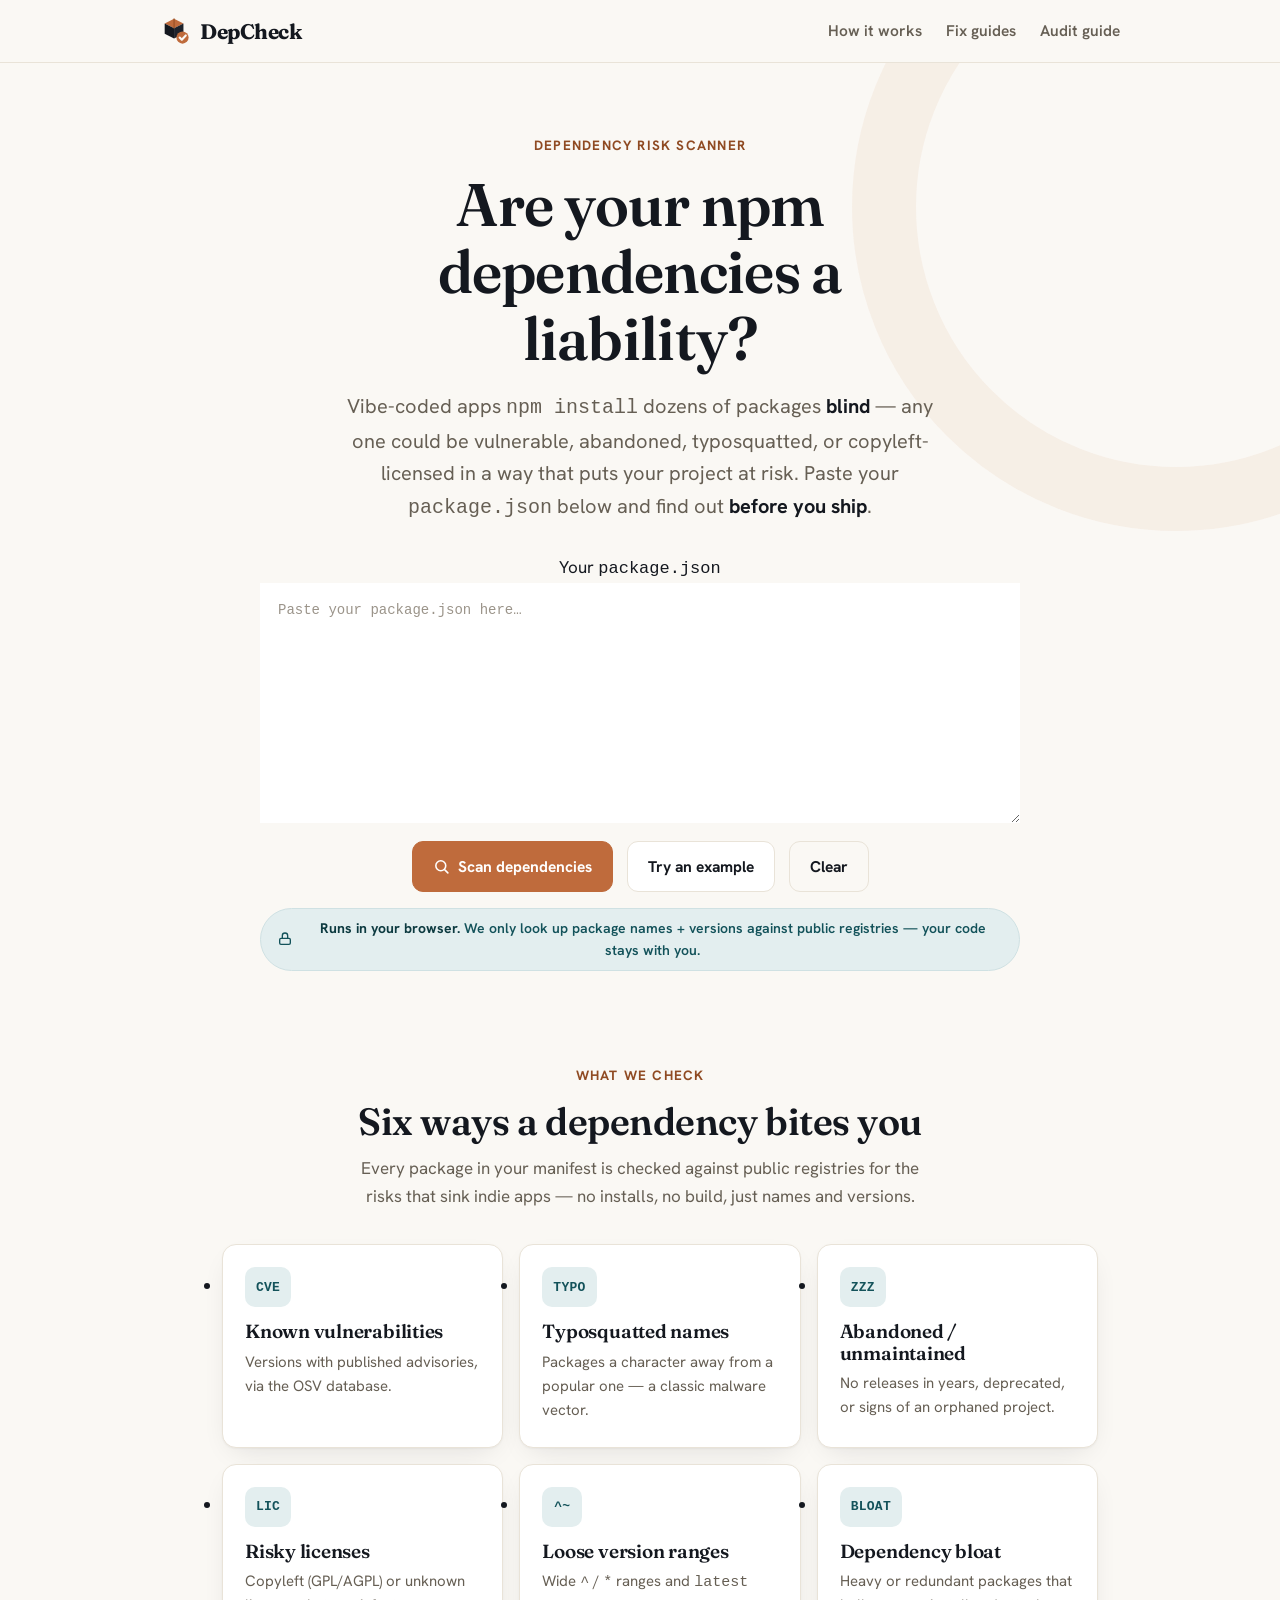
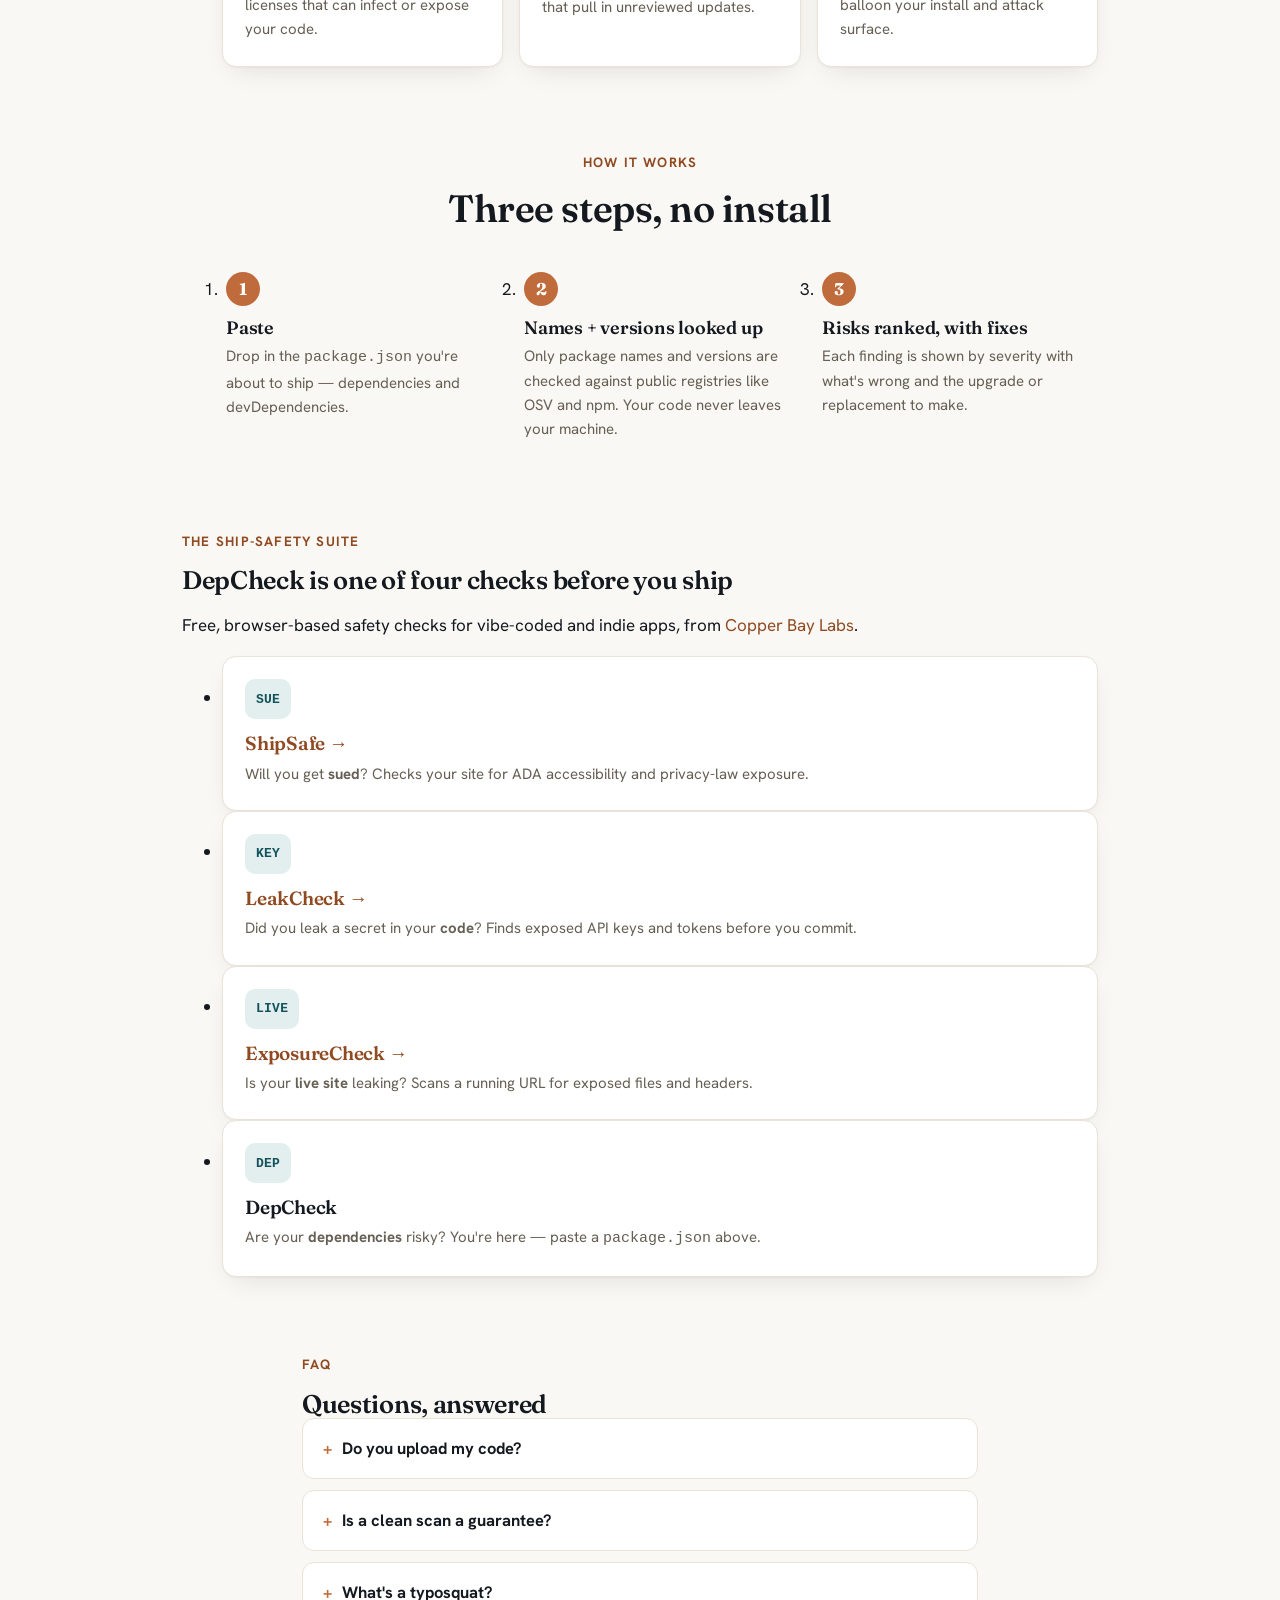
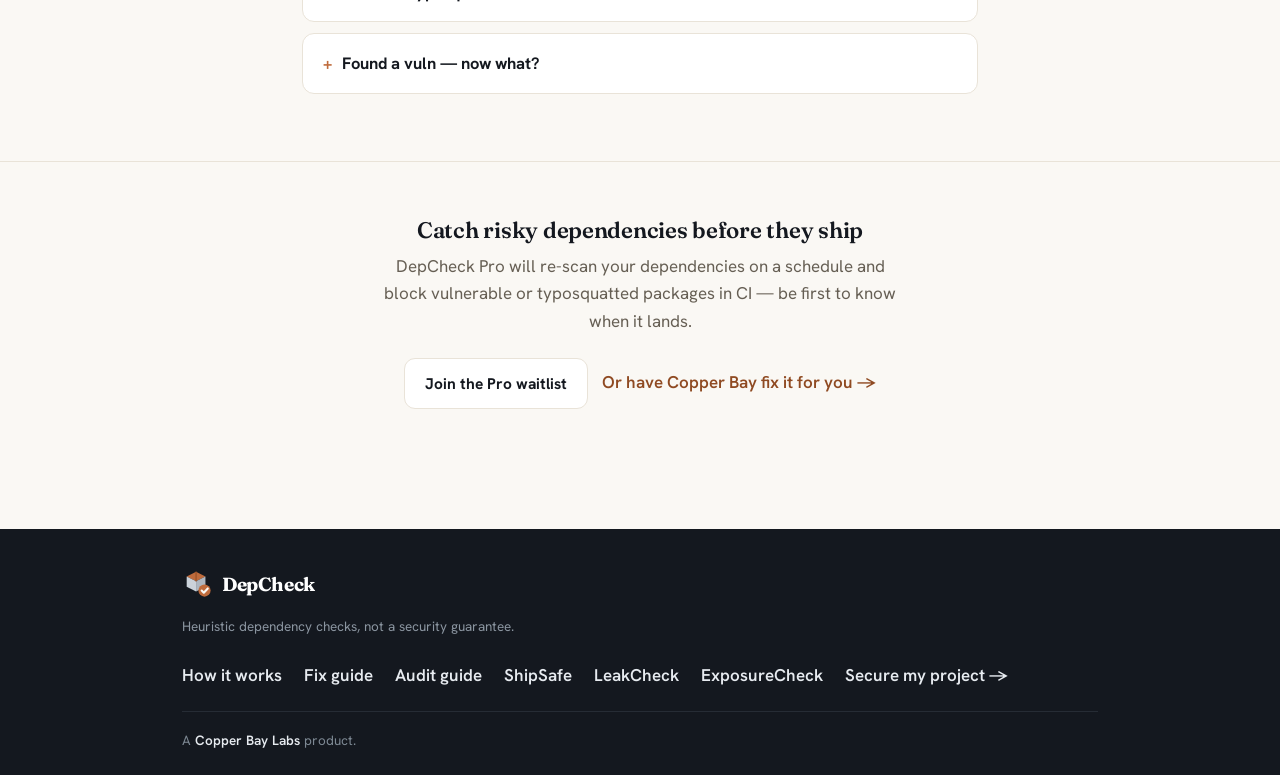
==== commit 7ca01043: "feat(guides): add pre-deploy npm security audit guide Adds guides/audit-npm-packages-security.html t" ====
--- a/index.html
+++ b/index.html
@@ -45,6 +45,7 @@
     <nav class="nav" aria-label="Primary navigation">
       <a href="about.html">How it works</a>
       <a href="guides/fix-npm-audit-vulnerabilities.html">Fix guides</a>
+      <a href="guides/audit-npm-packages-security.html">Audit guide</a>
     </nav>
   </div>
 </header>
@@ -174,7 +175,7 @@
 
       <details>
         <summary>Is a clean scan a guarantee?</summary>
-        <p>No. A clean result means we found no <em>known</em> issues for the versions you pasted — it can't catch a vulnerability that hasn't been disclosed yet, a malicious package that isn't flagged, or risk introduced by your lockfile's transitive dependencies. Treat DepCheck as a fast first line of defense, and pair it with <code>npm audit</code>, a lockfile review, and good update hygiene.</p>
+        <p>No. A clean result means we found no <em>known</em> issues for the versions you pasted — it can't catch a vulnerability that hasn't been disclosed yet, a malicious package that isn't flagged, or risk introduced by your lockfile's transitive dependencies. Treat DepCheck as a fast first line of defense, and pair it with <code>npm audit</code>, a lockfile review, and good update hygiene. See our <a href="guides/audit-npm-packages-security.html">full pre-deploy audit guide</a> for a step-by-step workflow covering CVEs, abandoned packages, license risk, and CI integration.</p>
       </details>
 
       <details>
@@ -220,7 +221,8 @@
     </div>
     <nav class="foot-nav" aria-label="Footer navigation">
       <a href="about.html">How it works</a>
-      <a href="guides/fix-npm-audit-vulnerabilities.html">Fix guides</a>
+      <a href="guides/fix-npm-audit-vulnerabilities.html">Fix guide</a>
+      <a href="guides/audit-npm-packages-security.html">Audit guide</a>
       <a href="https://labs.copperbaytech.com/shipsafe/" target="_blank" rel="noopener noreferrer">ShipSafe</a>
       <a href="https://labs.copperbaytech.com/leakcheck/" target="_blank" rel="noopener noreferrer">LeakCheck</a>
       <a href="https://labs.copperbaytech.com/exposurecheck/" target="_blank" rel="noopener noreferrer">ExposureCheck</a>
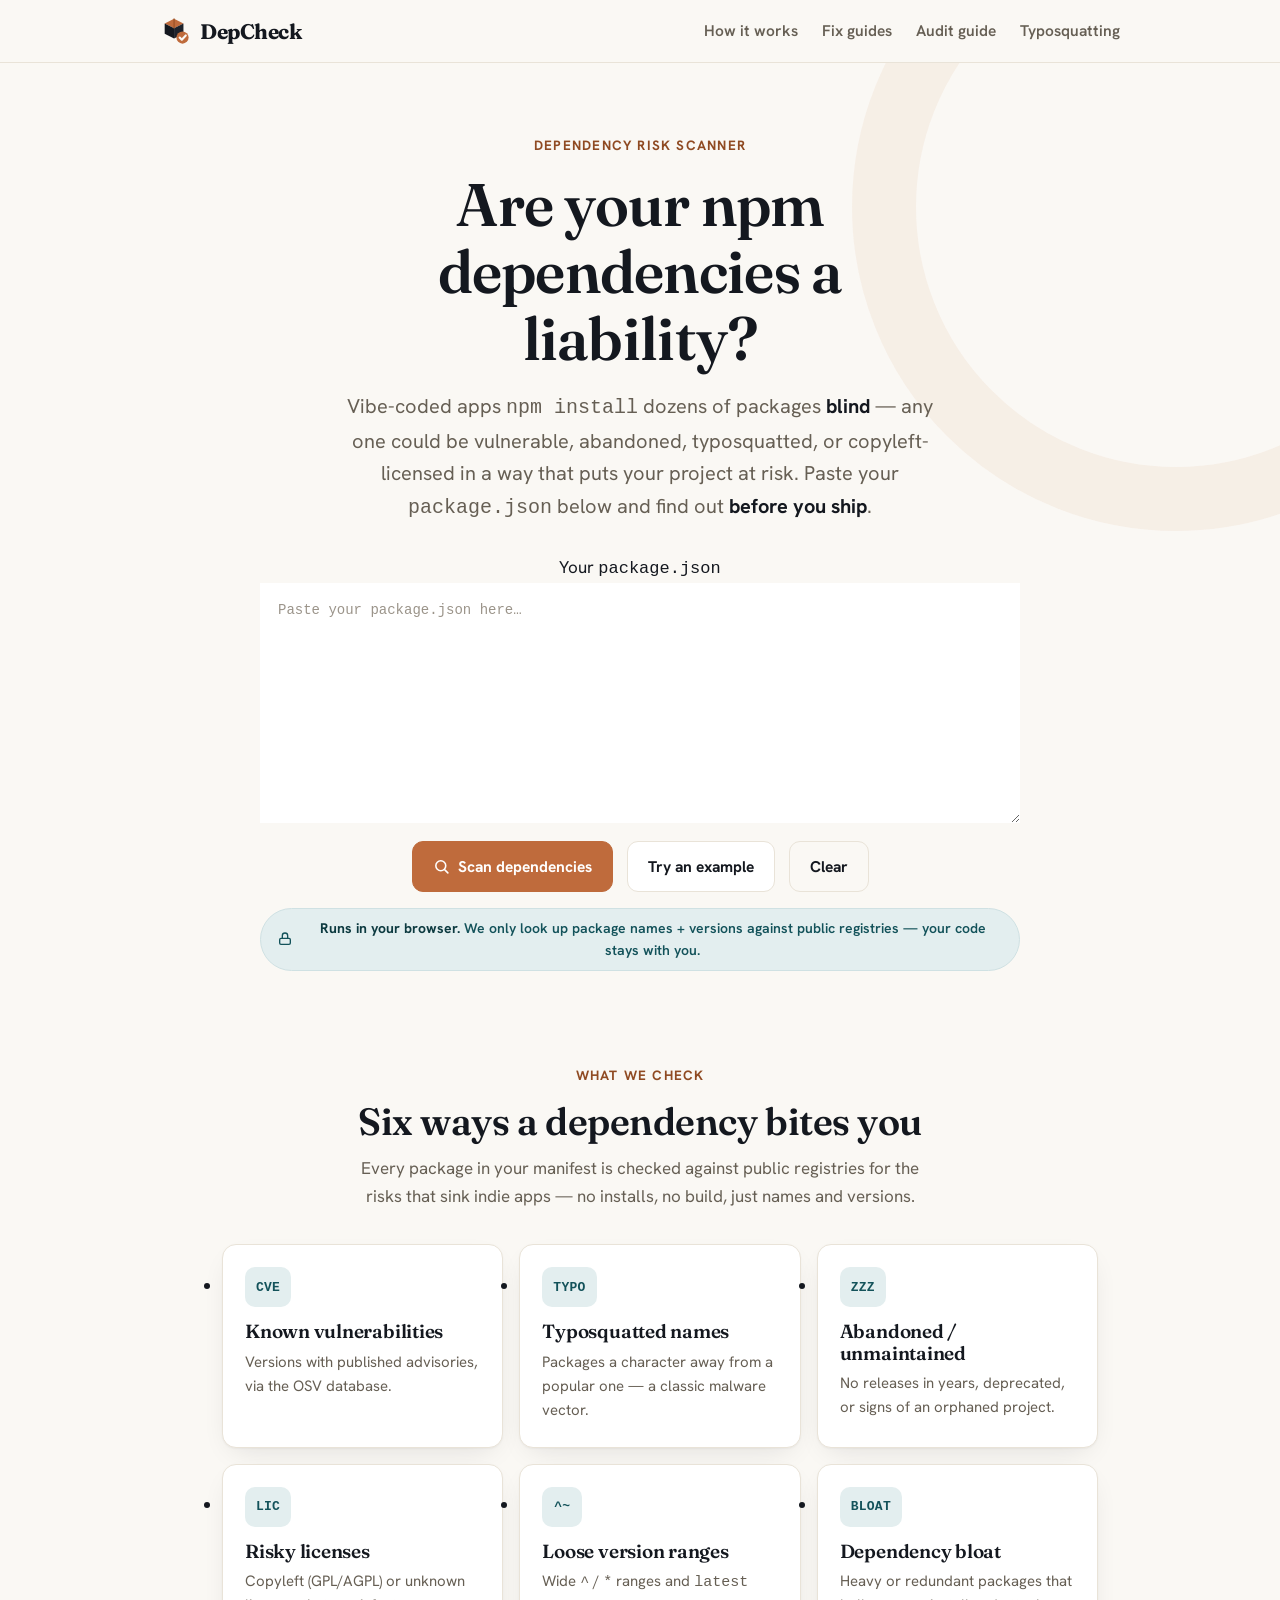
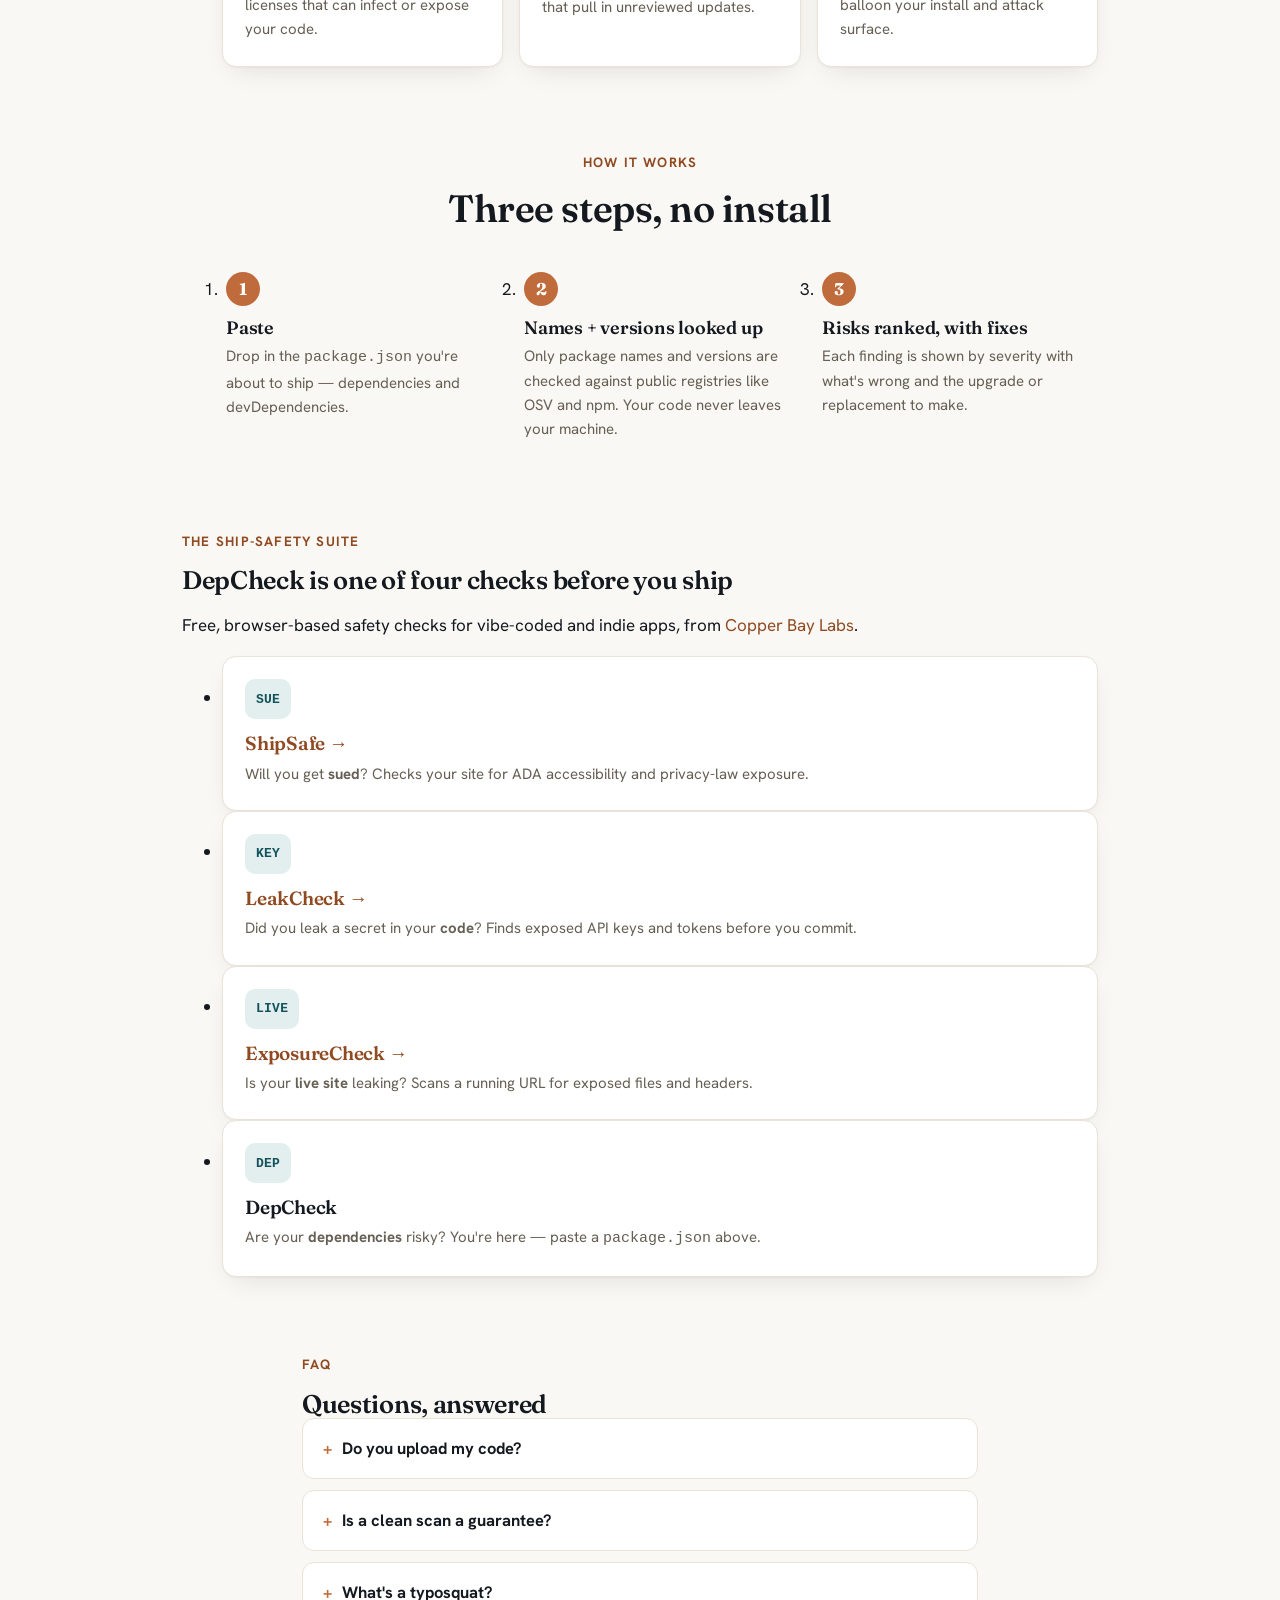
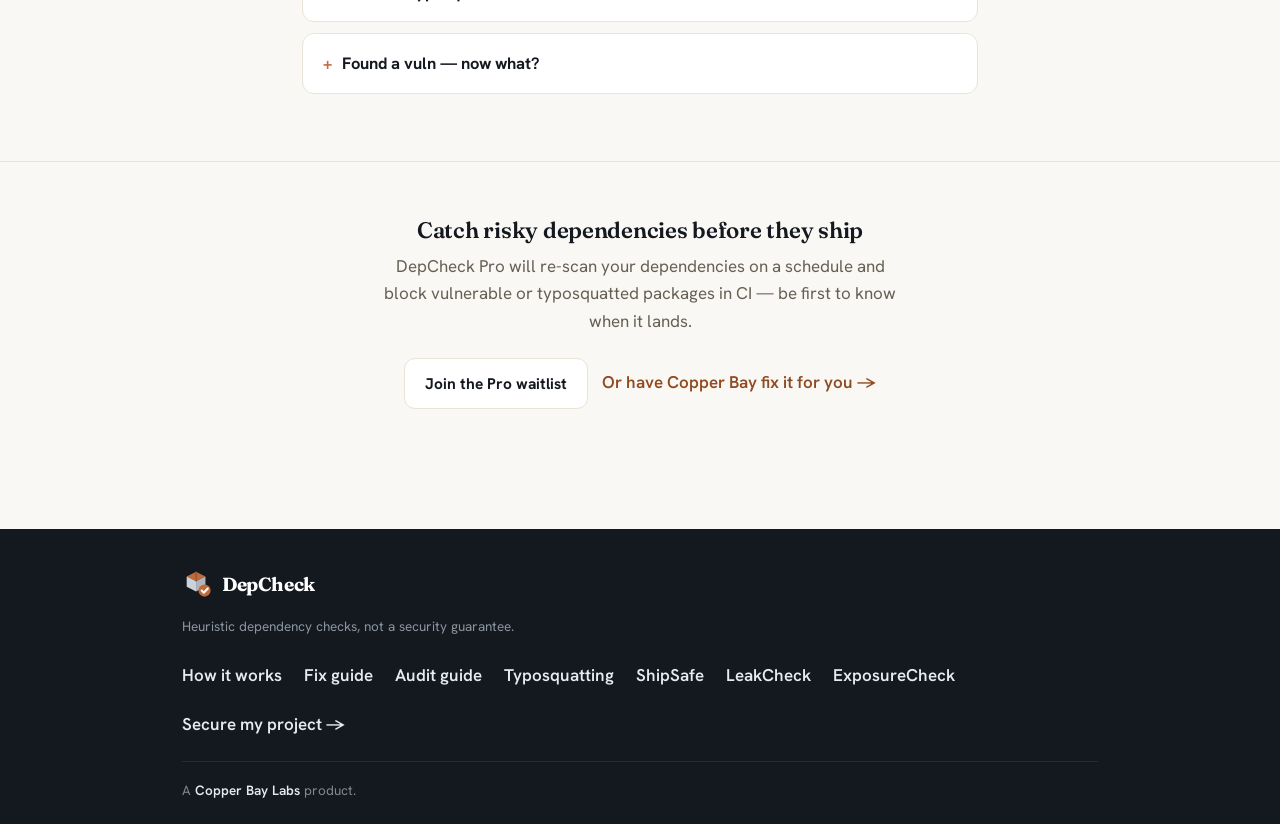
==== commit d90c30fd: "Add npm typosquatting detection guide (third DepCheck guide) New page: guides/npm-typosquatting-how-" ====
--- a/index.html
+++ b/index.html
@@ -46,6 +46,7 @@
       <a href="about.html">How it works</a>
       <a href="guides/fix-npm-audit-vulnerabilities.html">Fix guides</a>
       <a href="guides/audit-npm-packages-security.html">Audit guide</a>
+      <a href="guides/npm-typosquatting-how-to-detect.html">Typosquatting</a>
     </nav>
   </div>
 </header>
@@ -223,6 +224,7 @@
       <a href="about.html">How it works</a>
       <a href="guides/fix-npm-audit-vulnerabilities.html">Fix guide</a>
       <a href="guides/audit-npm-packages-security.html">Audit guide</a>
+      <a href="guides/npm-typosquatting-how-to-detect.html">Typosquatting</a>
       <a href="https://labs.copperbaytech.com/shipsafe/" target="_blank" rel="noopener noreferrer">ShipSafe</a>
       <a href="https://labs.copperbaytech.com/leakcheck/" target="_blank" rel="noopener noreferrer">LeakCheck</a>
       <a href="https://labs.copperbaytech.com/exposurecheck/" target="_blank" rel="noopener noreferrer">ExposureCheck</a>
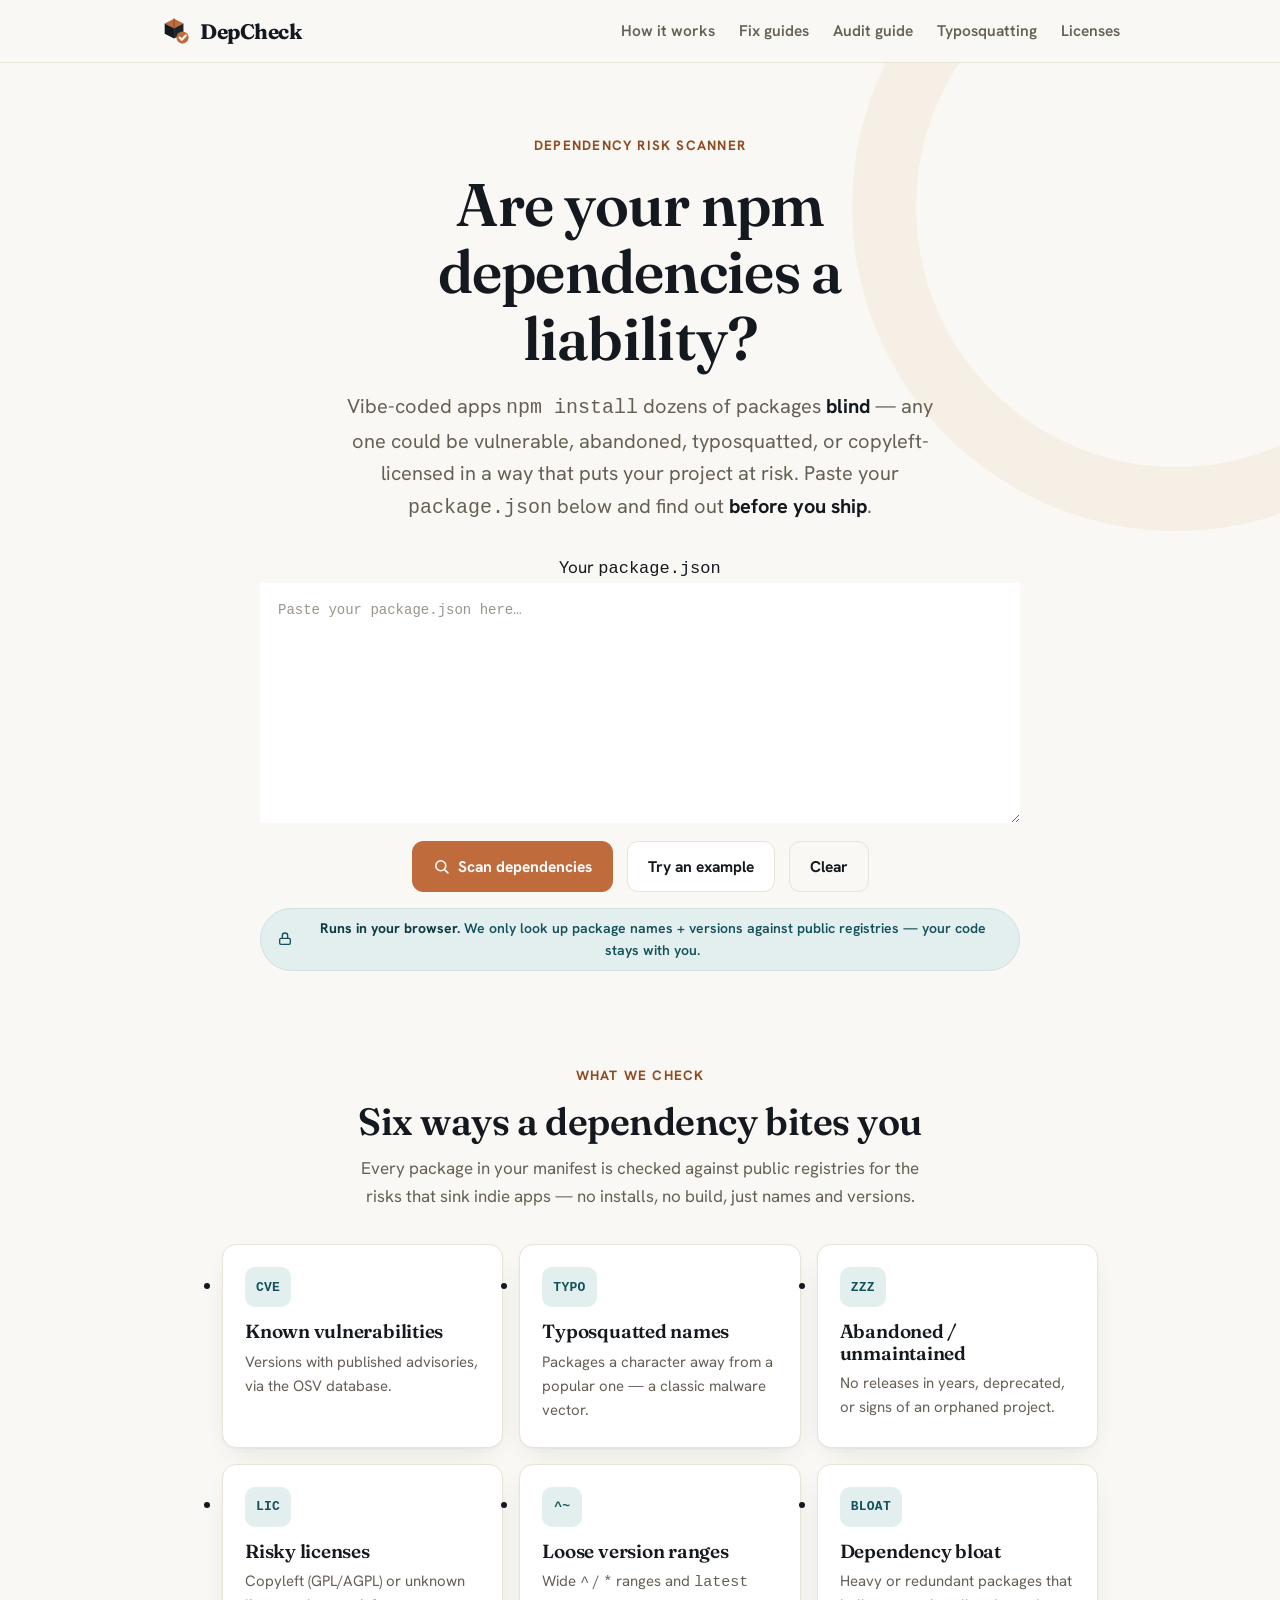
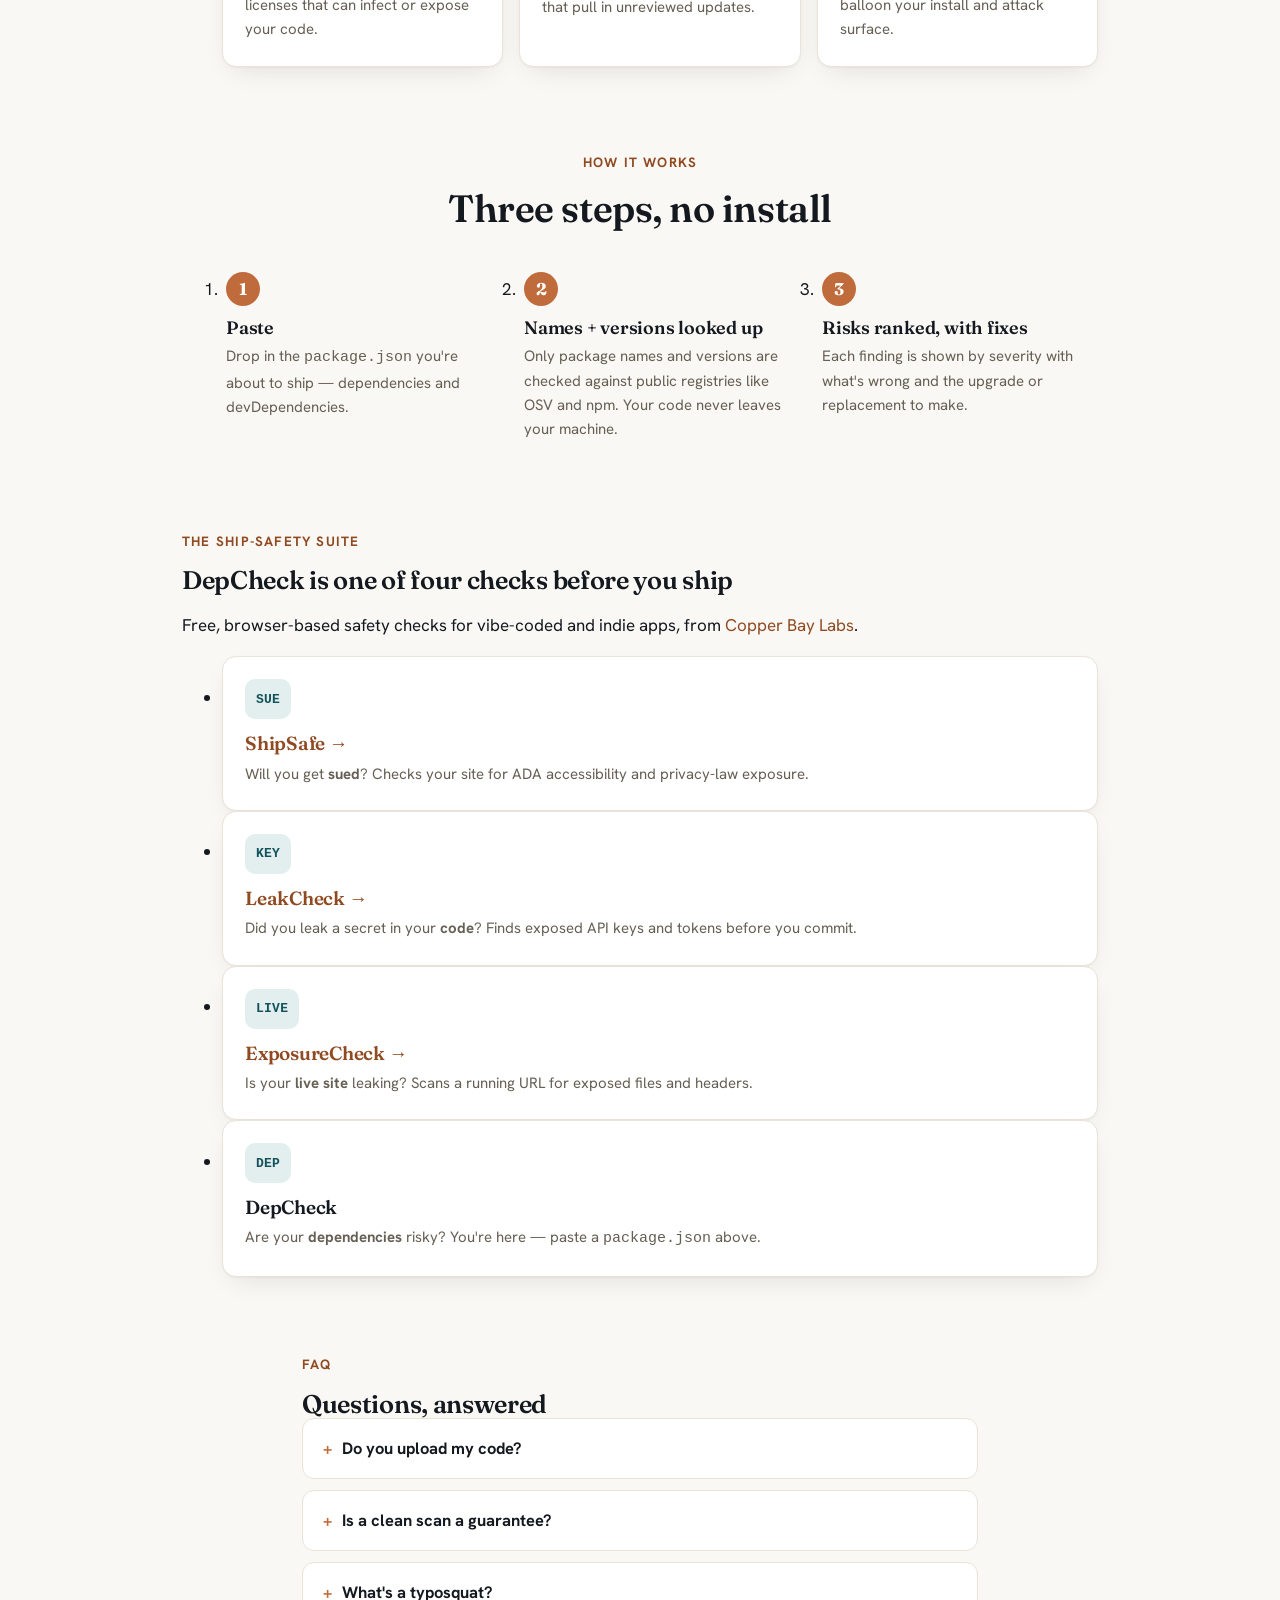
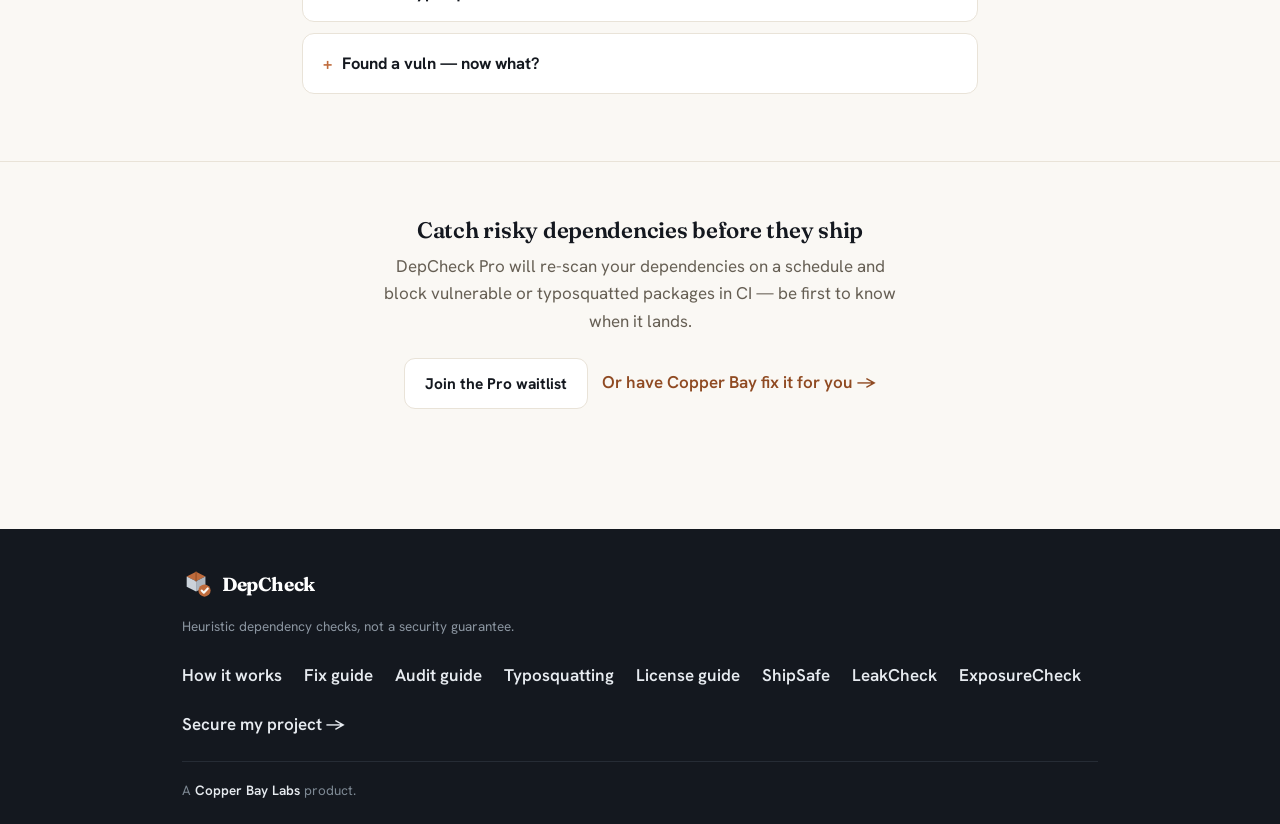
==== commit 53e086cd: "Add npm license compliance guide (fourth DepCheck guide) New page: guides/npm-license-compliance.htm" ====
--- a/index.html
+++ b/index.html
@@ -47,6 +47,7 @@
       <a href="guides/fix-npm-audit-vulnerabilities.html">Fix guides</a>
       <a href="guides/audit-npm-packages-security.html">Audit guide</a>
       <a href="guides/npm-typosquatting-how-to-detect.html">Typosquatting</a>
+      <a href="guides/npm-license-compliance.html">Licenses</a>
     </nav>
   </div>
 </header>
@@ -225,6 +226,7 @@
       <a href="guides/fix-npm-audit-vulnerabilities.html">Fix guide</a>
       <a href="guides/audit-npm-packages-security.html">Audit guide</a>
       <a href="guides/npm-typosquatting-how-to-detect.html">Typosquatting</a>
+      <a href="guides/npm-license-compliance.html">License guide</a>
       <a href="https://labs.copperbaytech.com/shipsafe/" target="_blank" rel="noopener noreferrer">ShipSafe</a>
       <a href="https://labs.copperbaytech.com/leakcheck/" target="_blank" rel="noopener noreferrer">LeakCheck</a>
       <a href="https://labs.copperbaytech.com/exposurecheck/" target="_blank" rel="noopener noreferrer">ExposureCheck</a>
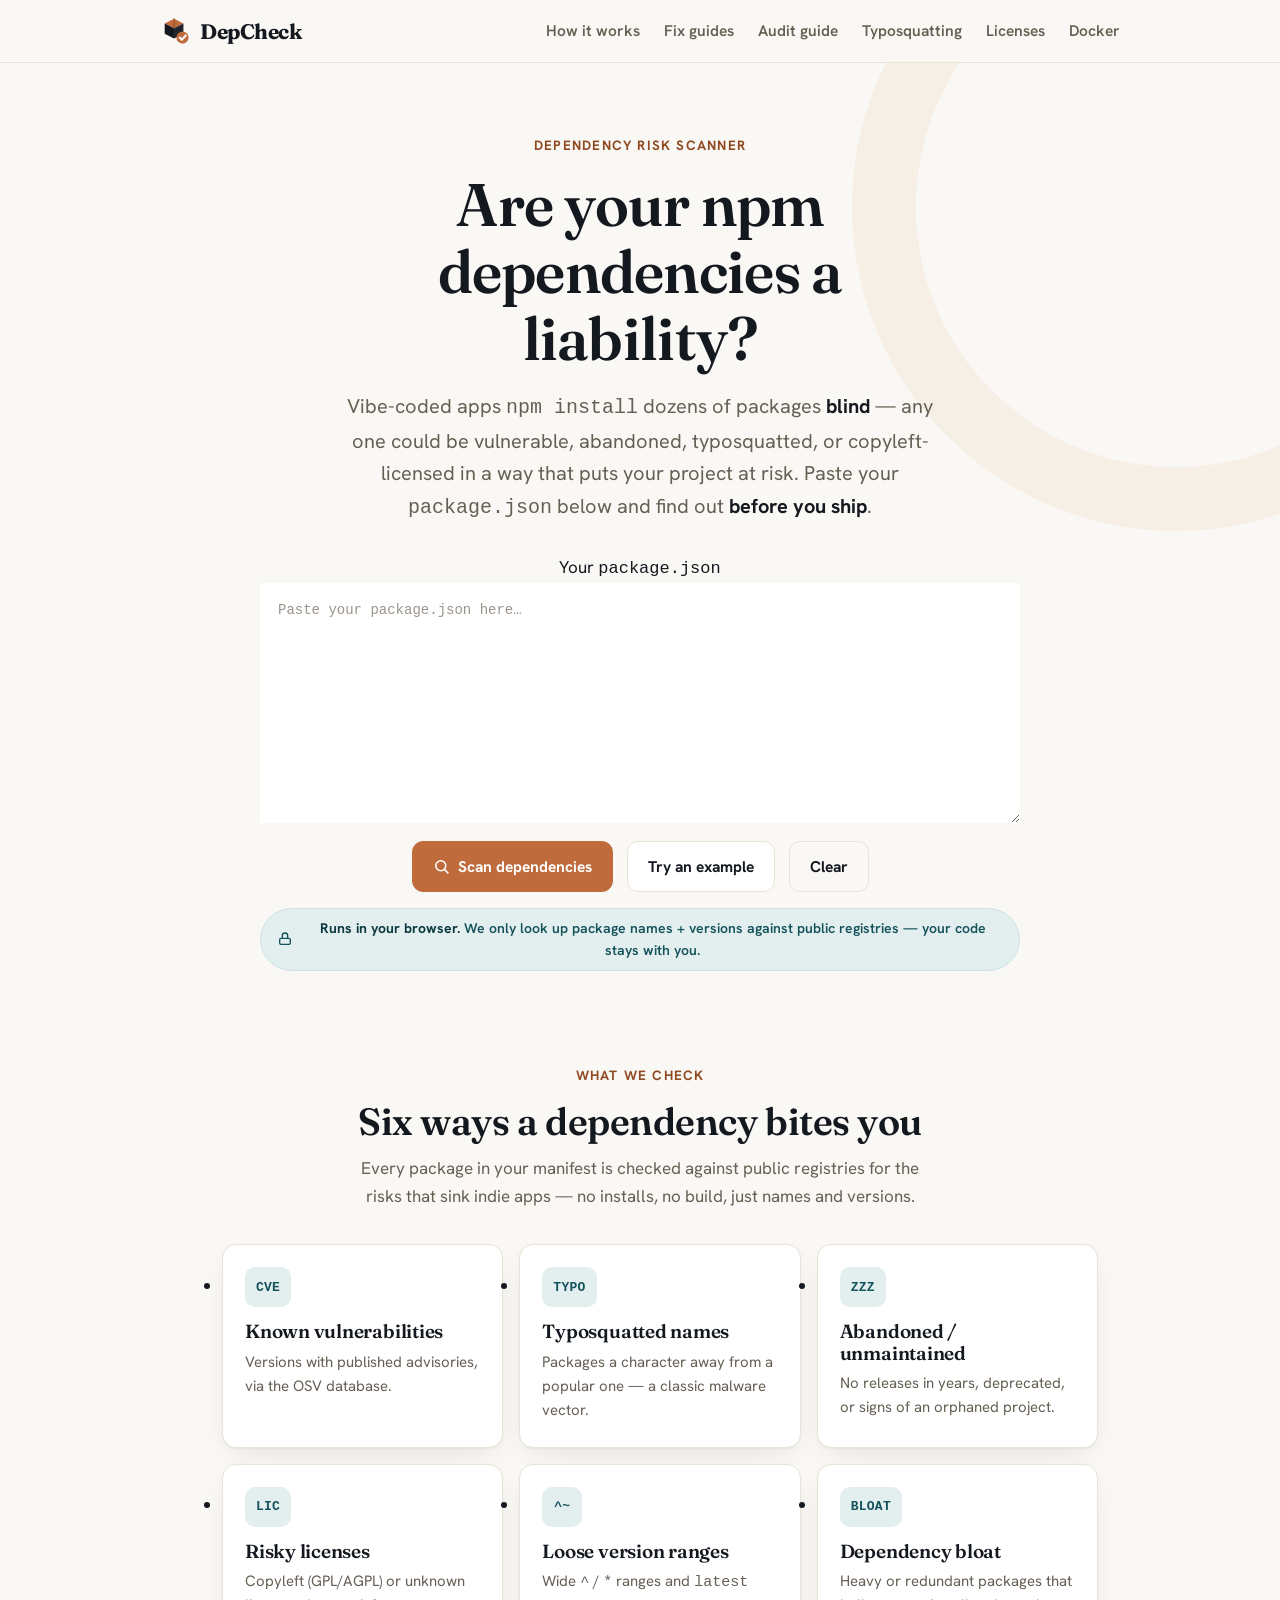
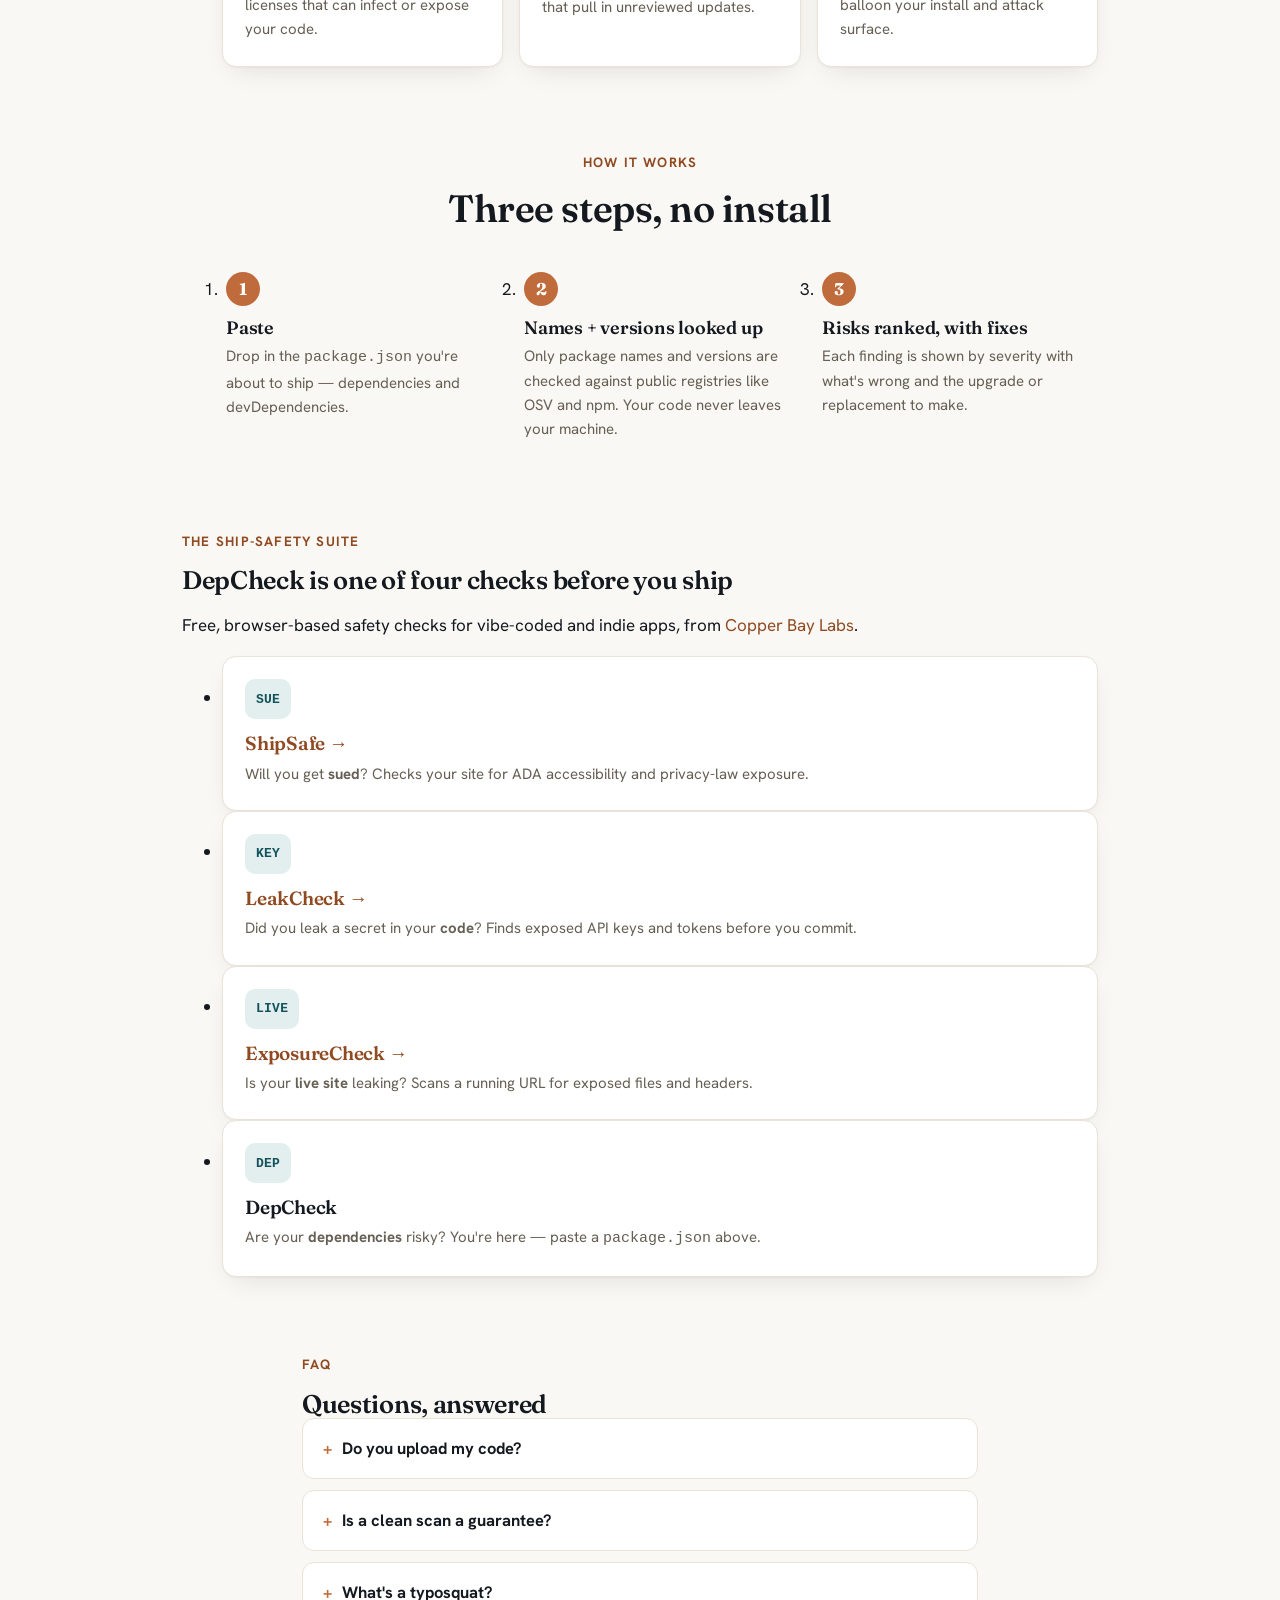
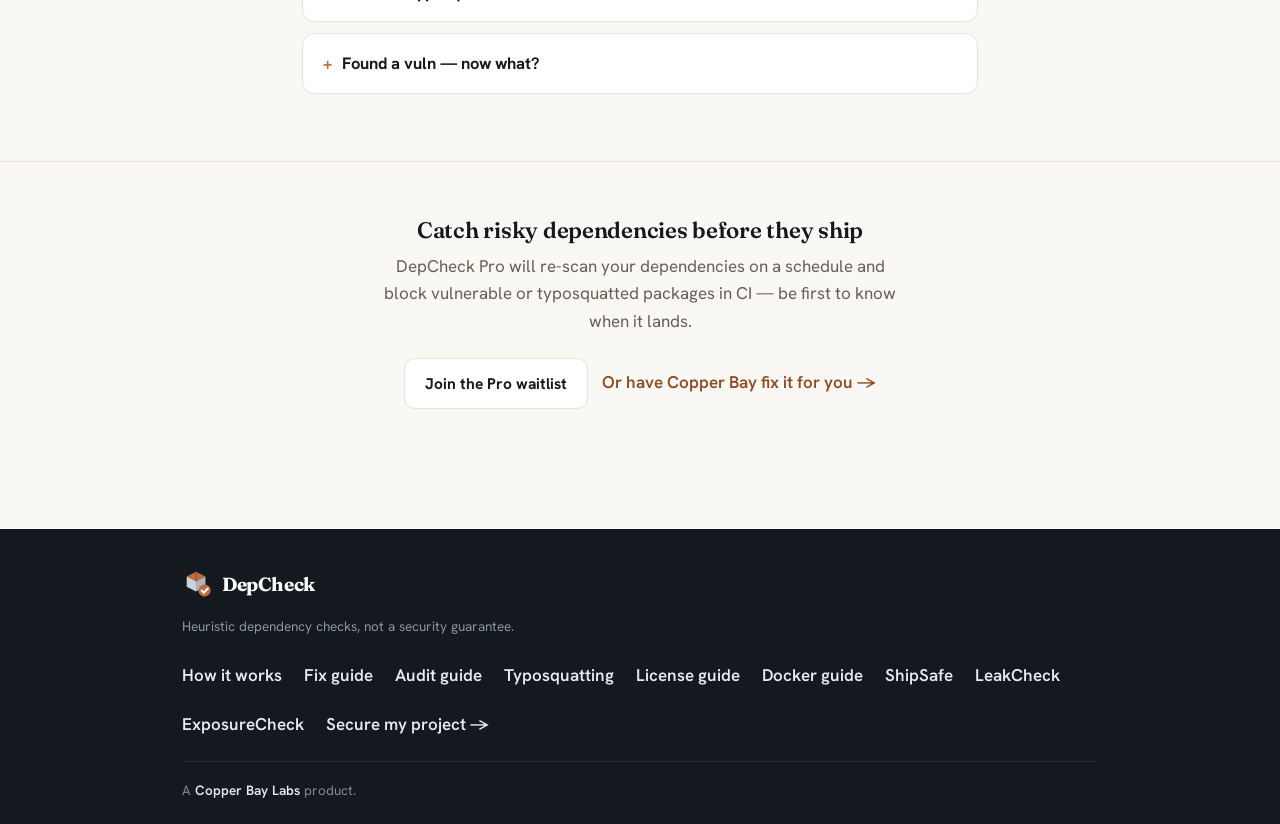
==== commit 7230144e: "Add Docker guide nav link to all pages Co-Authored-By: Claude Sonnet 4.6 <noreply@anthropic.com> Cla" ====
--- a/index.html
+++ b/index.html
@@ -48,6 +48,7 @@
       <a href="guides/audit-npm-packages-security.html">Audit guide</a>
       <a href="guides/npm-typosquatting-how-to-detect.html">Typosquatting</a>
       <a href="guides/npm-license-compliance.html">Licenses</a>
+      <a href="guides/audit-node-docker-vulnerabilities.html">Docker</a>
     </nav>
   </div>
 </header>
@@ -227,6 +228,7 @@
       <a href="guides/audit-npm-packages-security.html">Audit guide</a>
       <a href="guides/npm-typosquatting-how-to-detect.html">Typosquatting</a>
       <a href="guides/npm-license-compliance.html">License guide</a>
+      <a href="guides/audit-node-docker-vulnerabilities.html">Docker guide</a>
       <a href="https://labs.copperbaytech.com/shipsafe/" target="_blank" rel="noopener noreferrer">ShipSafe</a>
       <a href="https://labs.copperbaytech.com/leakcheck/" target="_blank" rel="noopener noreferrer">LeakCheck</a>
       <a href="https://labs.copperbaytech.com/exposurecheck/" target="_blank" rel="noopener noreferrer">ExposureCheck</a>
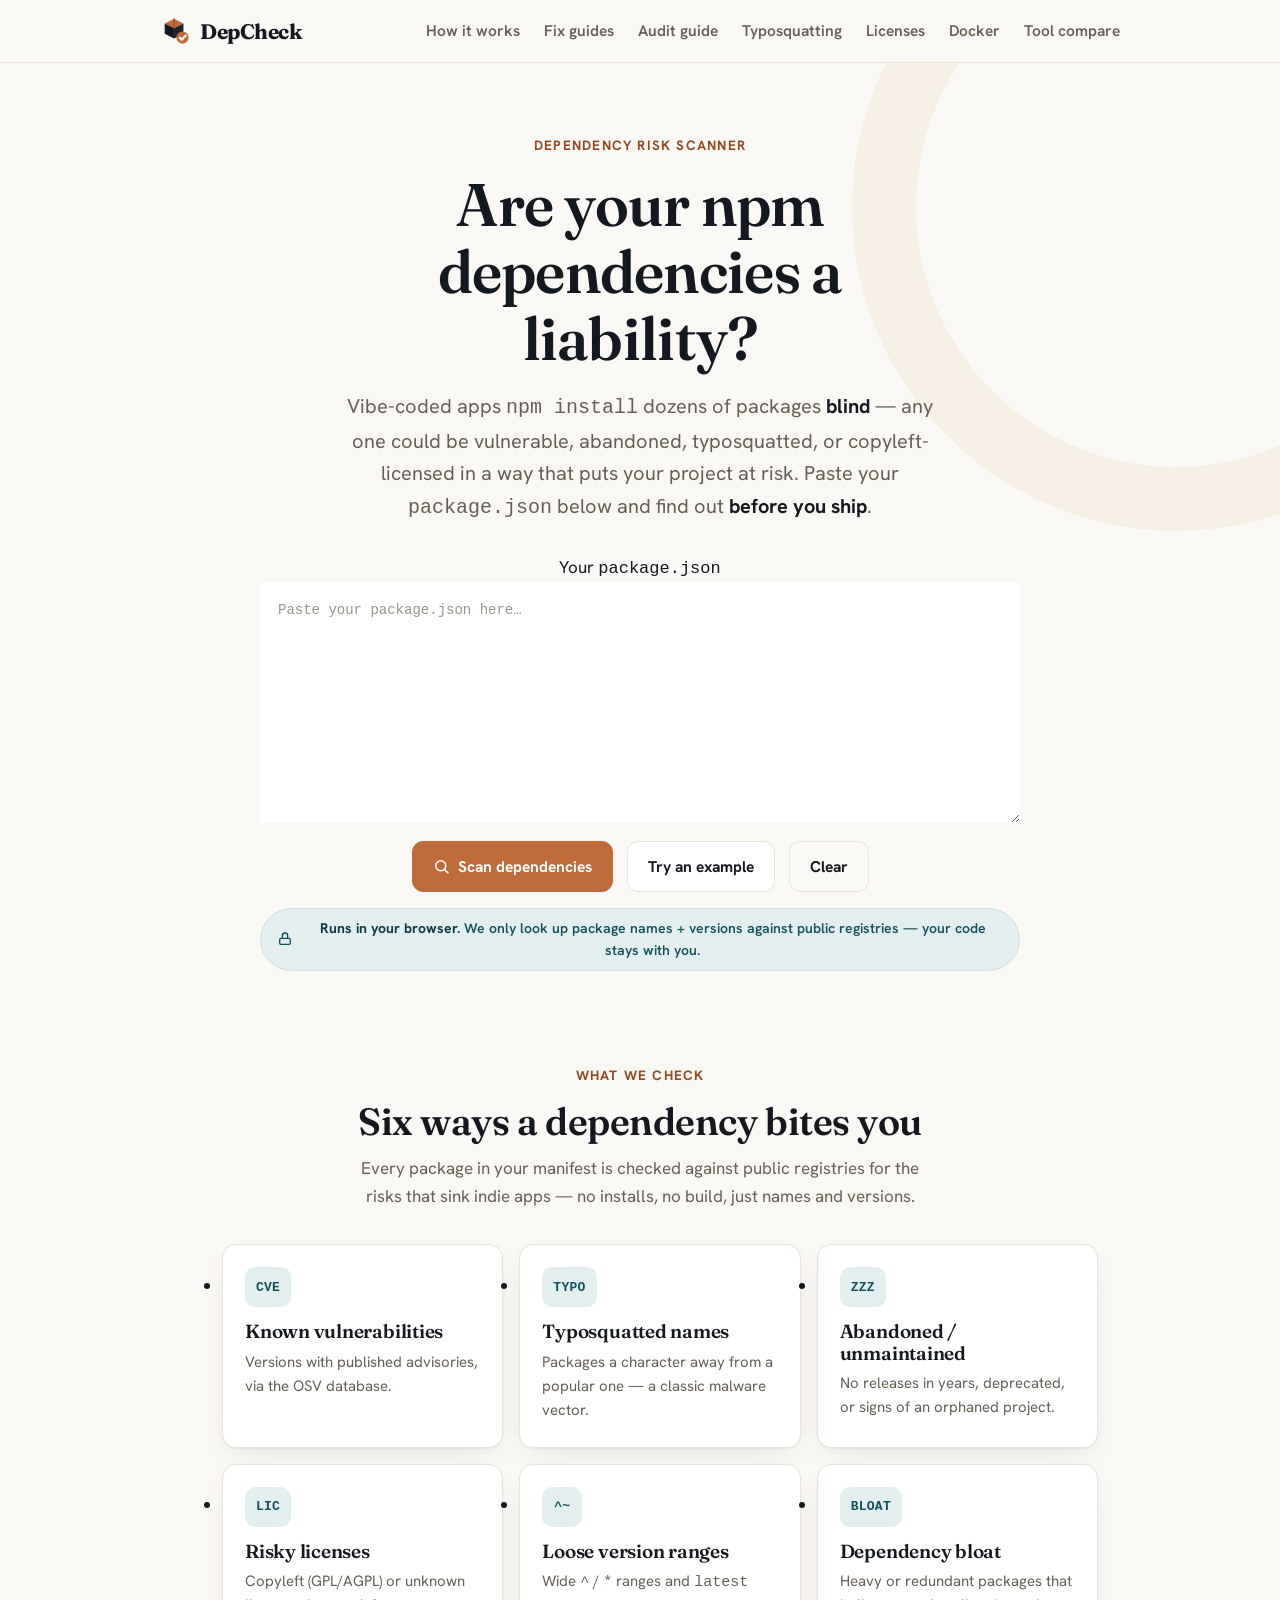
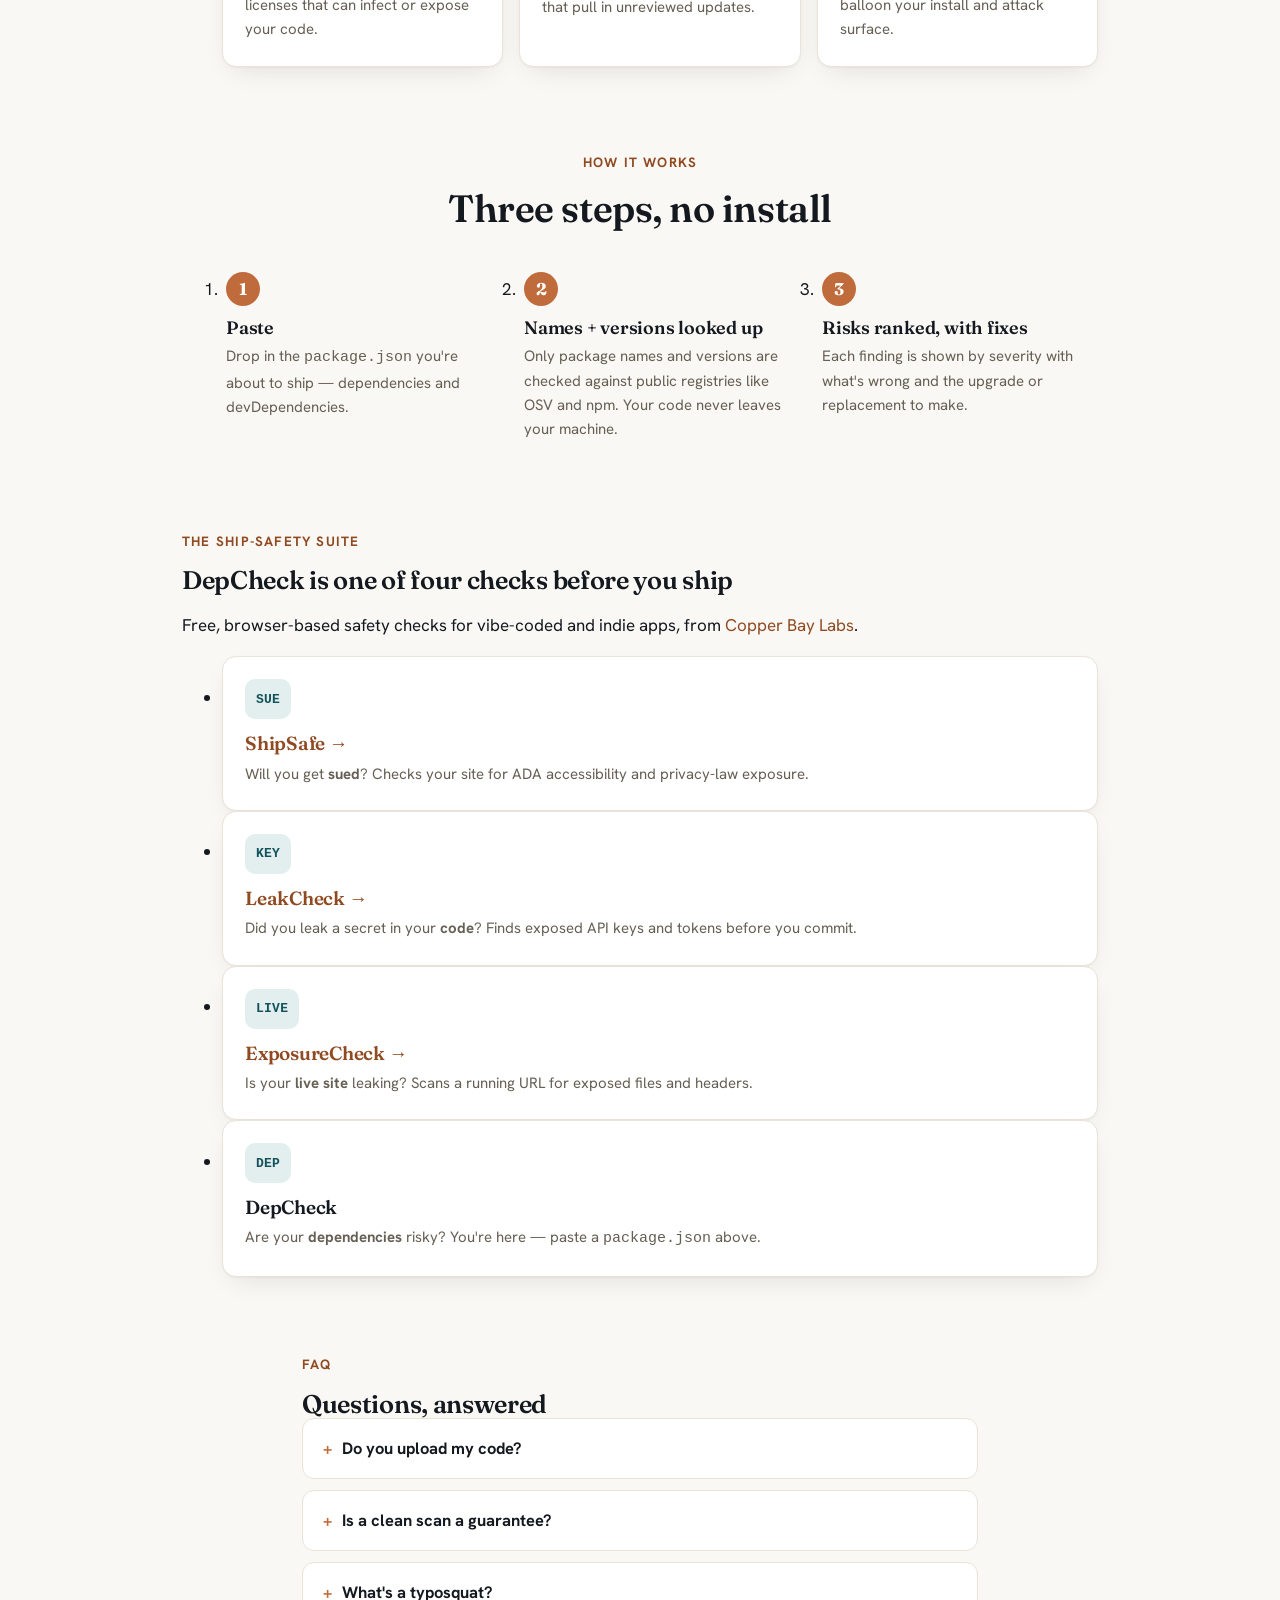
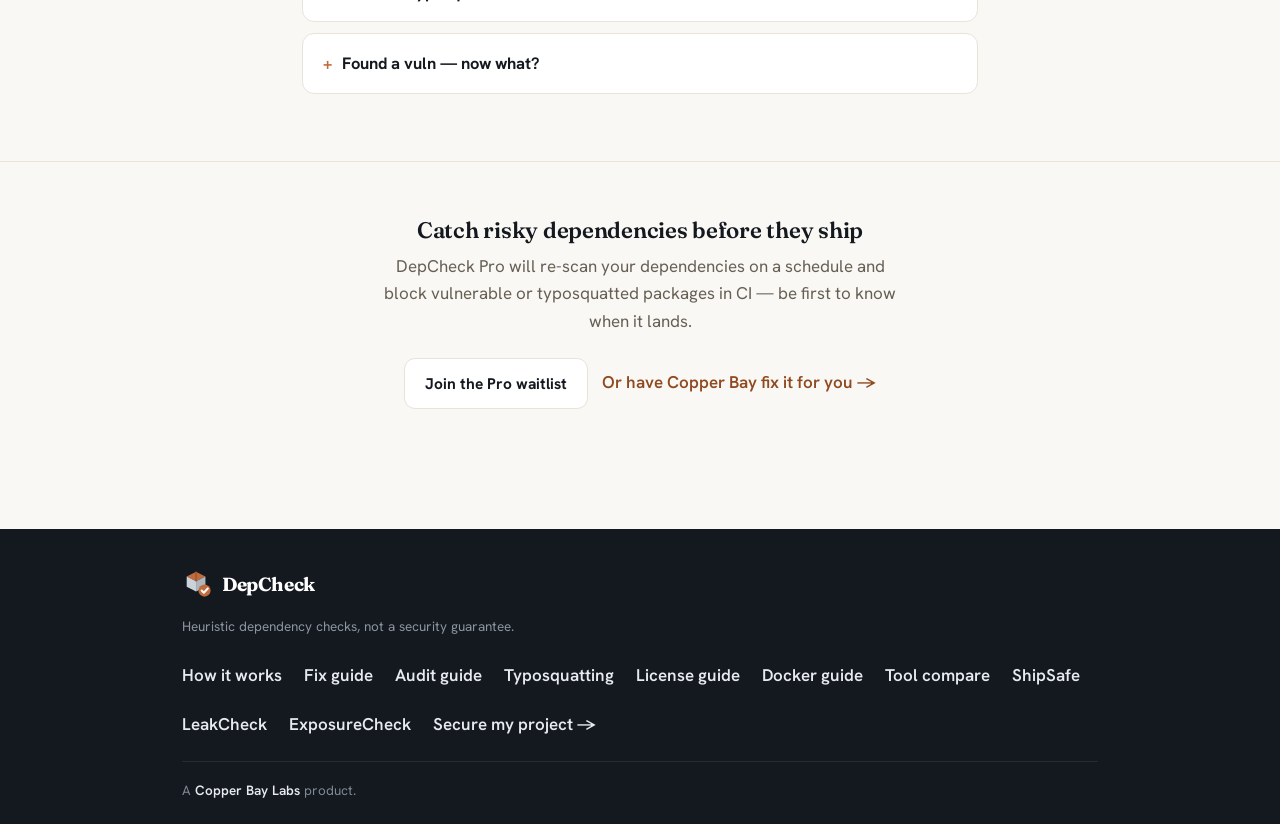
==== commit cc955670: "Add DepCheck sixth guide: npm audit vs Snyk vs Dependabot comparison New guide targeting the tool-co" ====
--- a/index.html
+++ b/index.html
@@ -49,6 +49,7 @@
       <a href="guides/npm-typosquatting-how-to-detect.html">Typosquatting</a>
       <a href="guides/npm-license-compliance.html">Licenses</a>
       <a href="guides/audit-node-docker-vulnerabilities.html">Docker</a>
+      <a href="guides/npm-audit-vs-snyk-vs-dependabot.html">Tool compare</a>
     </nav>
   </div>
 </header>
@@ -229,6 +230,7 @@
       <a href="guides/npm-typosquatting-how-to-detect.html">Typosquatting</a>
       <a href="guides/npm-license-compliance.html">License guide</a>
       <a href="guides/audit-node-docker-vulnerabilities.html">Docker guide</a>
+      <a href="guides/npm-audit-vs-snyk-vs-dependabot.html">Tool compare</a>
       <a href="https://labs.copperbaytech.com/shipsafe/" target="_blank" rel="noopener noreferrer">ShipSafe</a>
       <a href="https://labs.copperbaytech.com/leakcheck/" target="_blank" rel="noopener noreferrer">LeakCheck</a>
       <a href="https://labs.copperbaytech.com/exposurecheck/" target="_blank" rel="noopener noreferrer">ExposureCheck</a>
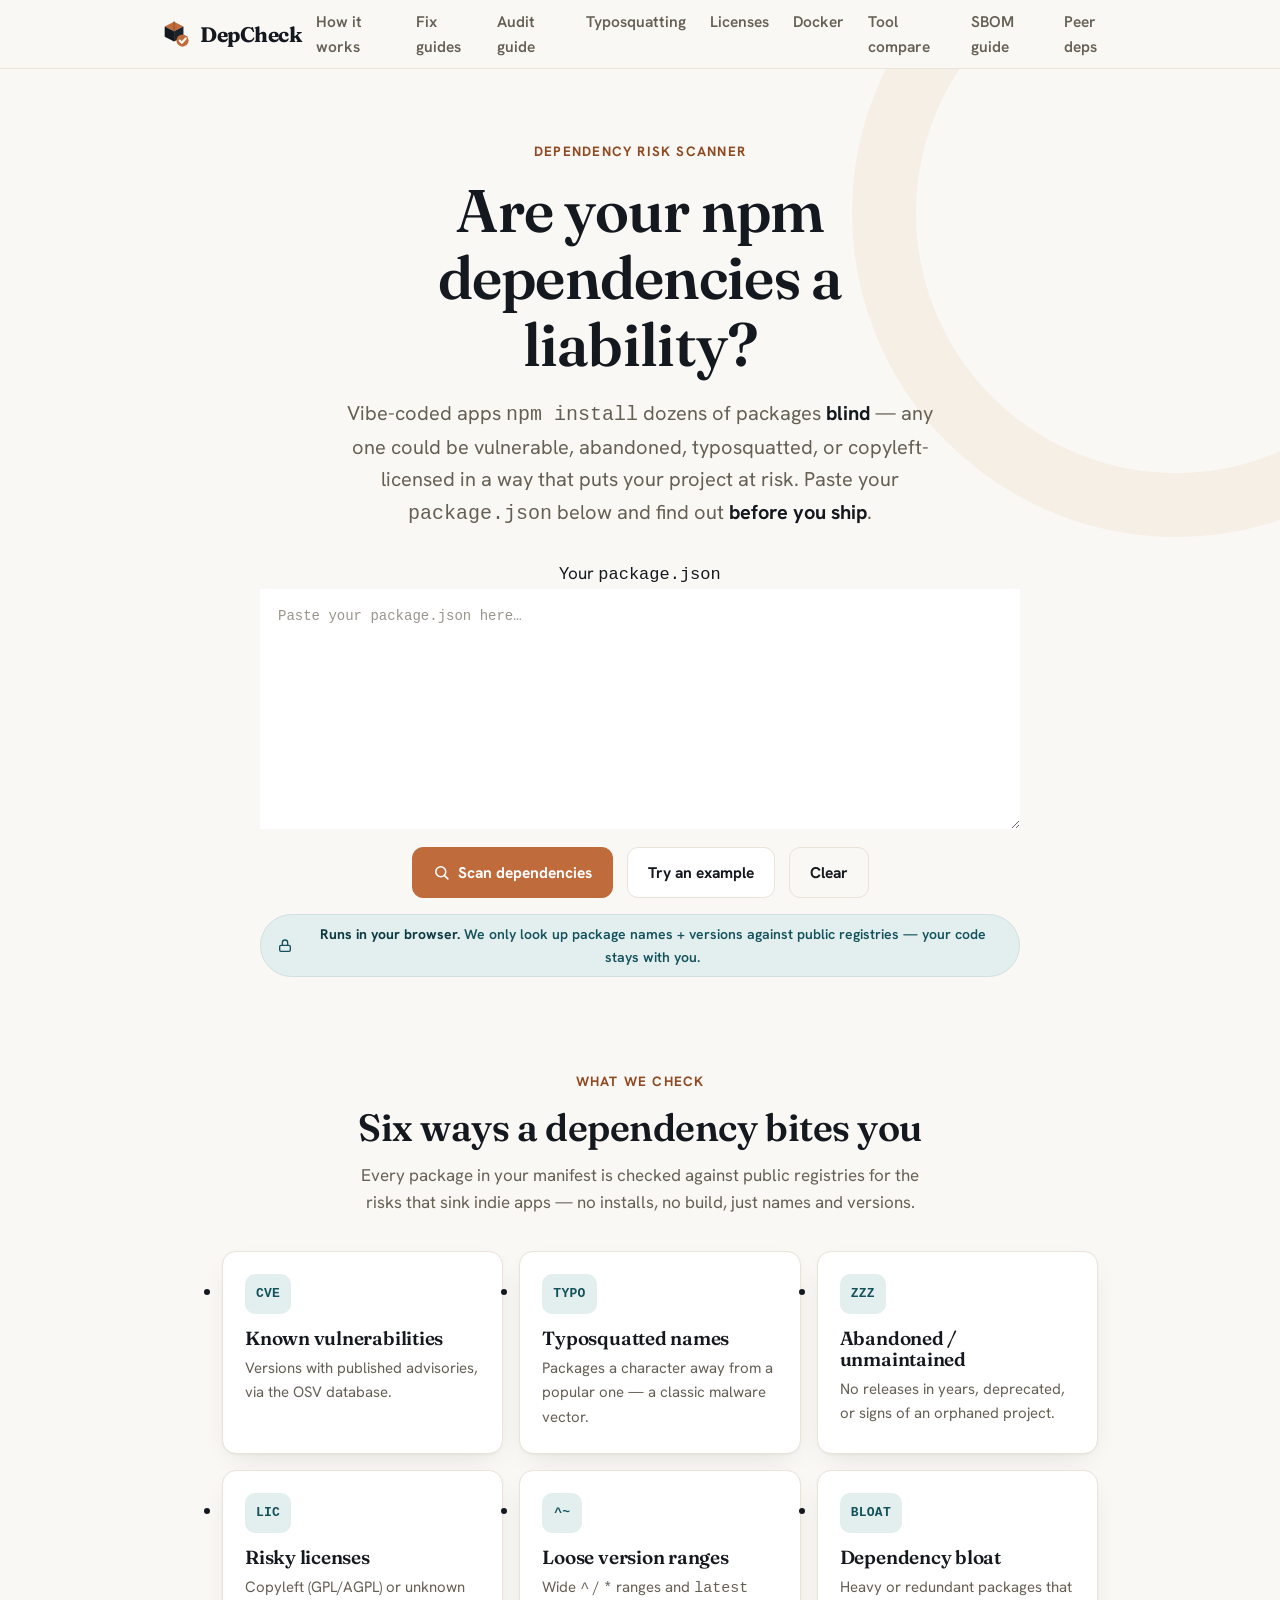
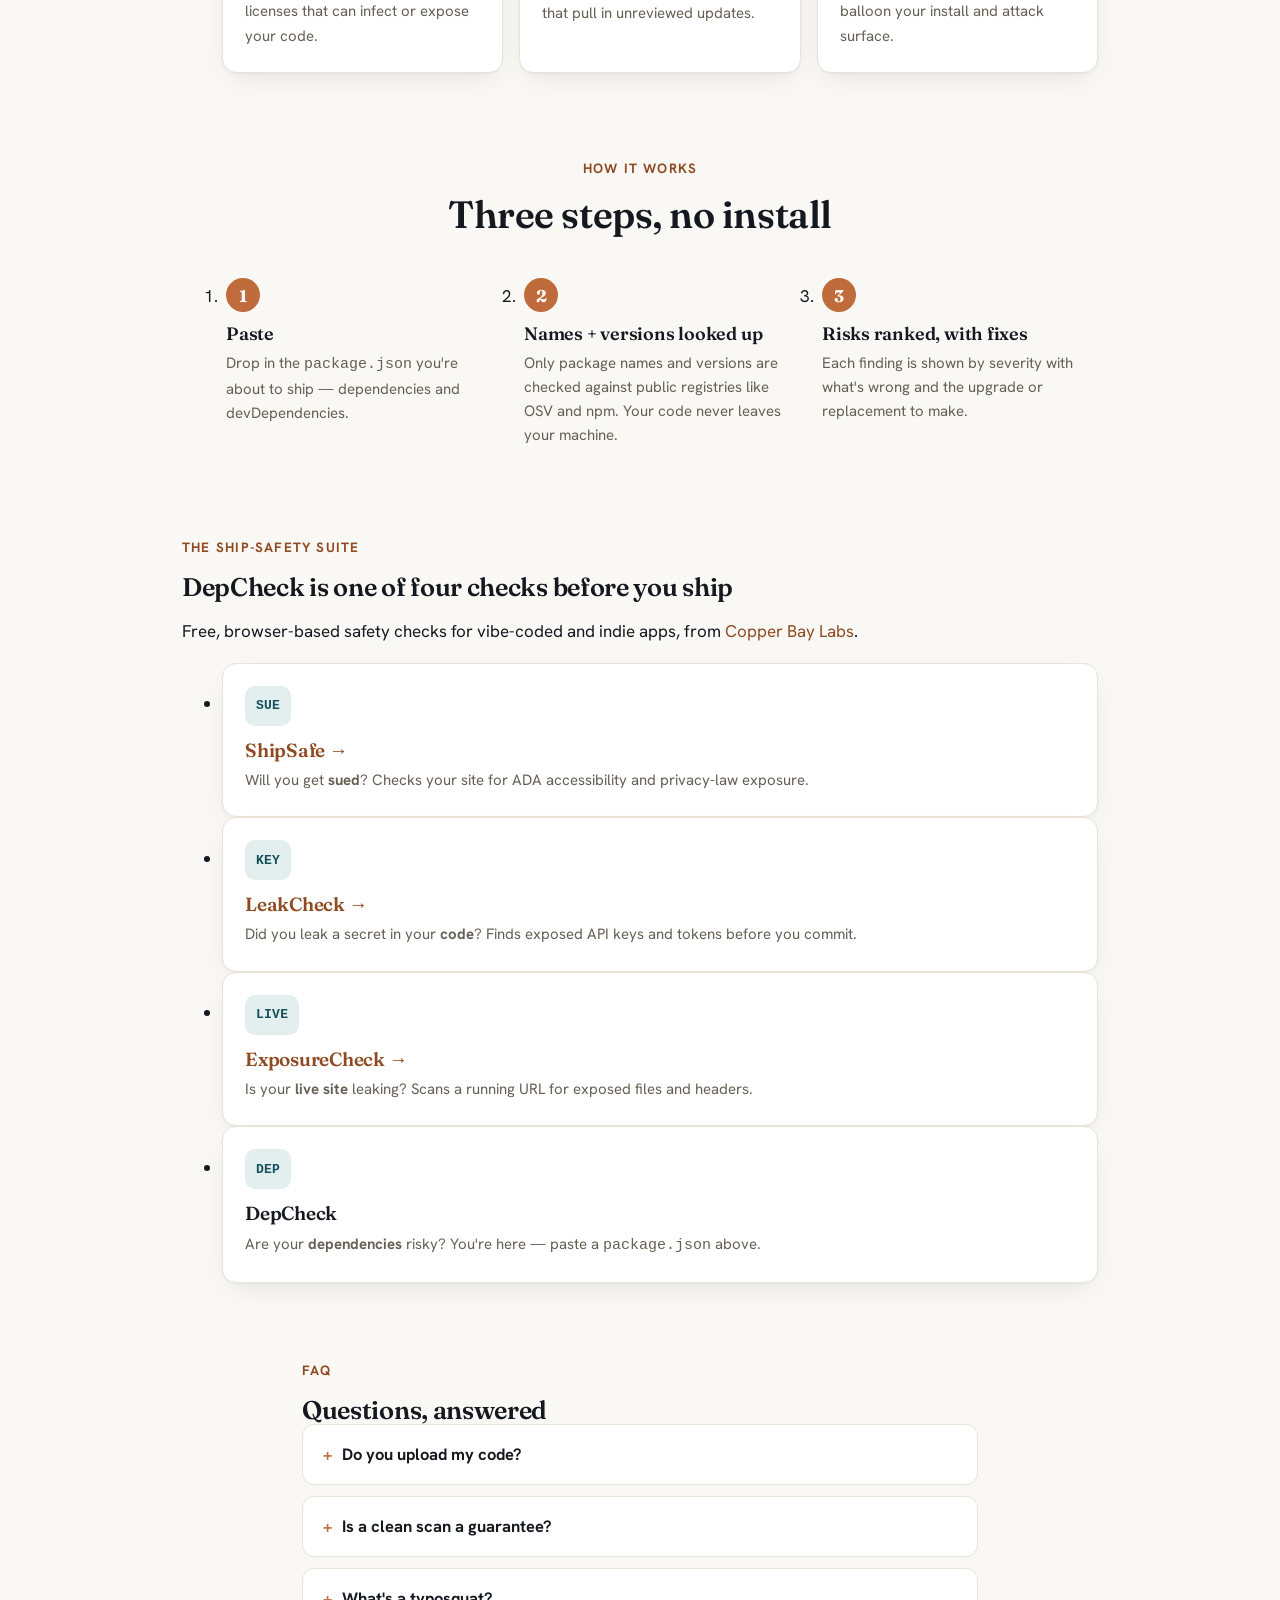
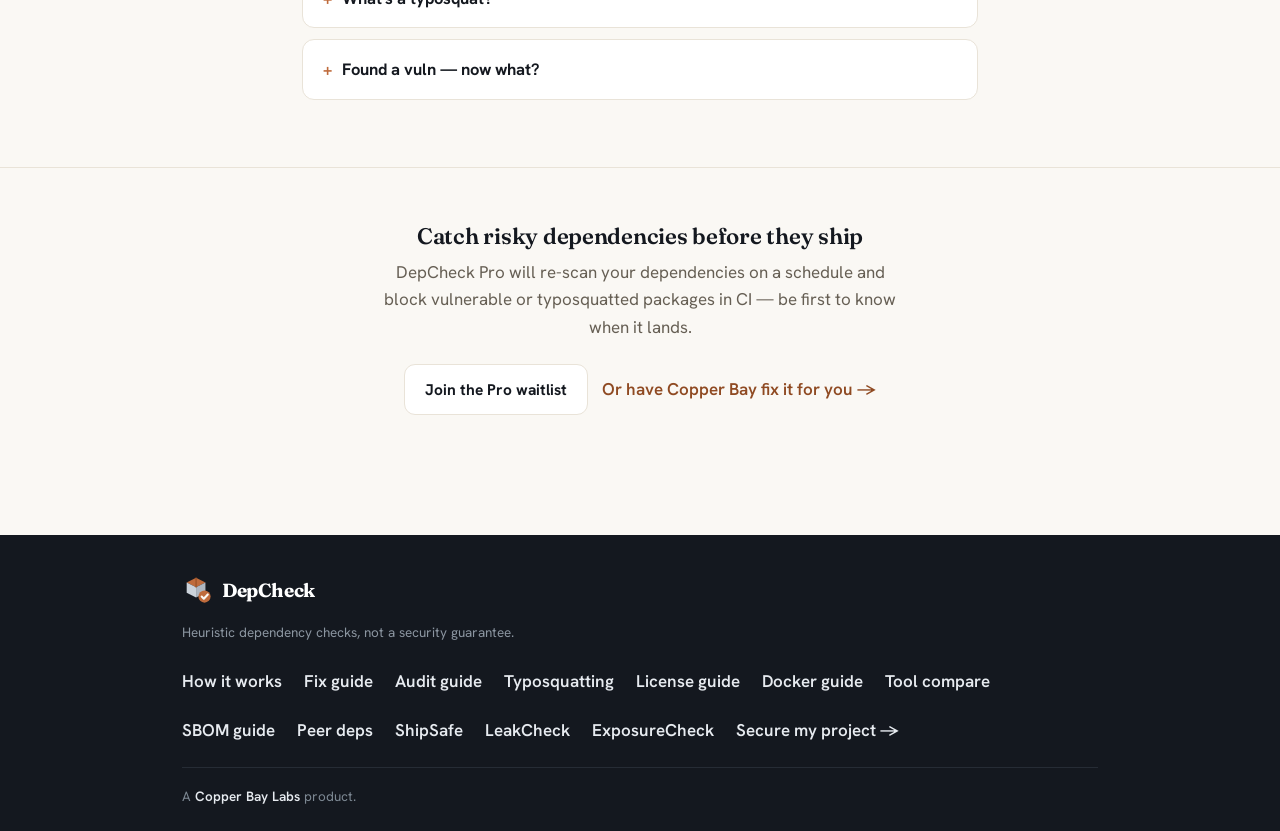
==== commit df8dd43c: "Add DepCheck eighth guide: npm peer dependency conflicts (ERESOLVE) New guide: guides/npm-peer-depen" ====
--- a/index.html
+++ b/index.html
@@ -50,6 +50,8 @@
       <a href="guides/npm-license-compliance.html">Licenses</a>
       <a href="guides/audit-node-docker-vulnerabilities.html">Docker</a>
       <a href="guides/npm-audit-vs-snyk-vs-dependabot.html">Tool compare</a>
+      <a href="guides/npm-sbom-cyclonedx-spdx.html">SBOM guide</a>
+      <a href="guides/npm-peer-dependency-conflicts.html">Peer deps</a>
     </nav>
   </div>
 </header>
@@ -231,6 +233,8 @@
       <a href="guides/npm-license-compliance.html">License guide</a>
       <a href="guides/audit-node-docker-vulnerabilities.html">Docker guide</a>
       <a href="guides/npm-audit-vs-snyk-vs-dependabot.html">Tool compare</a>
+      <a href="guides/npm-sbom-cyclonedx-spdx.html">SBOM guide</a>
+      <a href="guides/npm-peer-dependency-conflicts.html">Peer deps</a>
       <a href="https://labs.copperbaytech.com/shipsafe/" target="_blank" rel="noopener noreferrer">ShipSafe</a>
       <a href="https://labs.copperbaytech.com/leakcheck/" target="_blank" rel="noopener noreferrer">LeakCheck</a>
       <a href="https://labs.copperbaytech.com/exposurecheck/" target="_blank" rel="noopener noreferrer">ExposureCheck</a>
